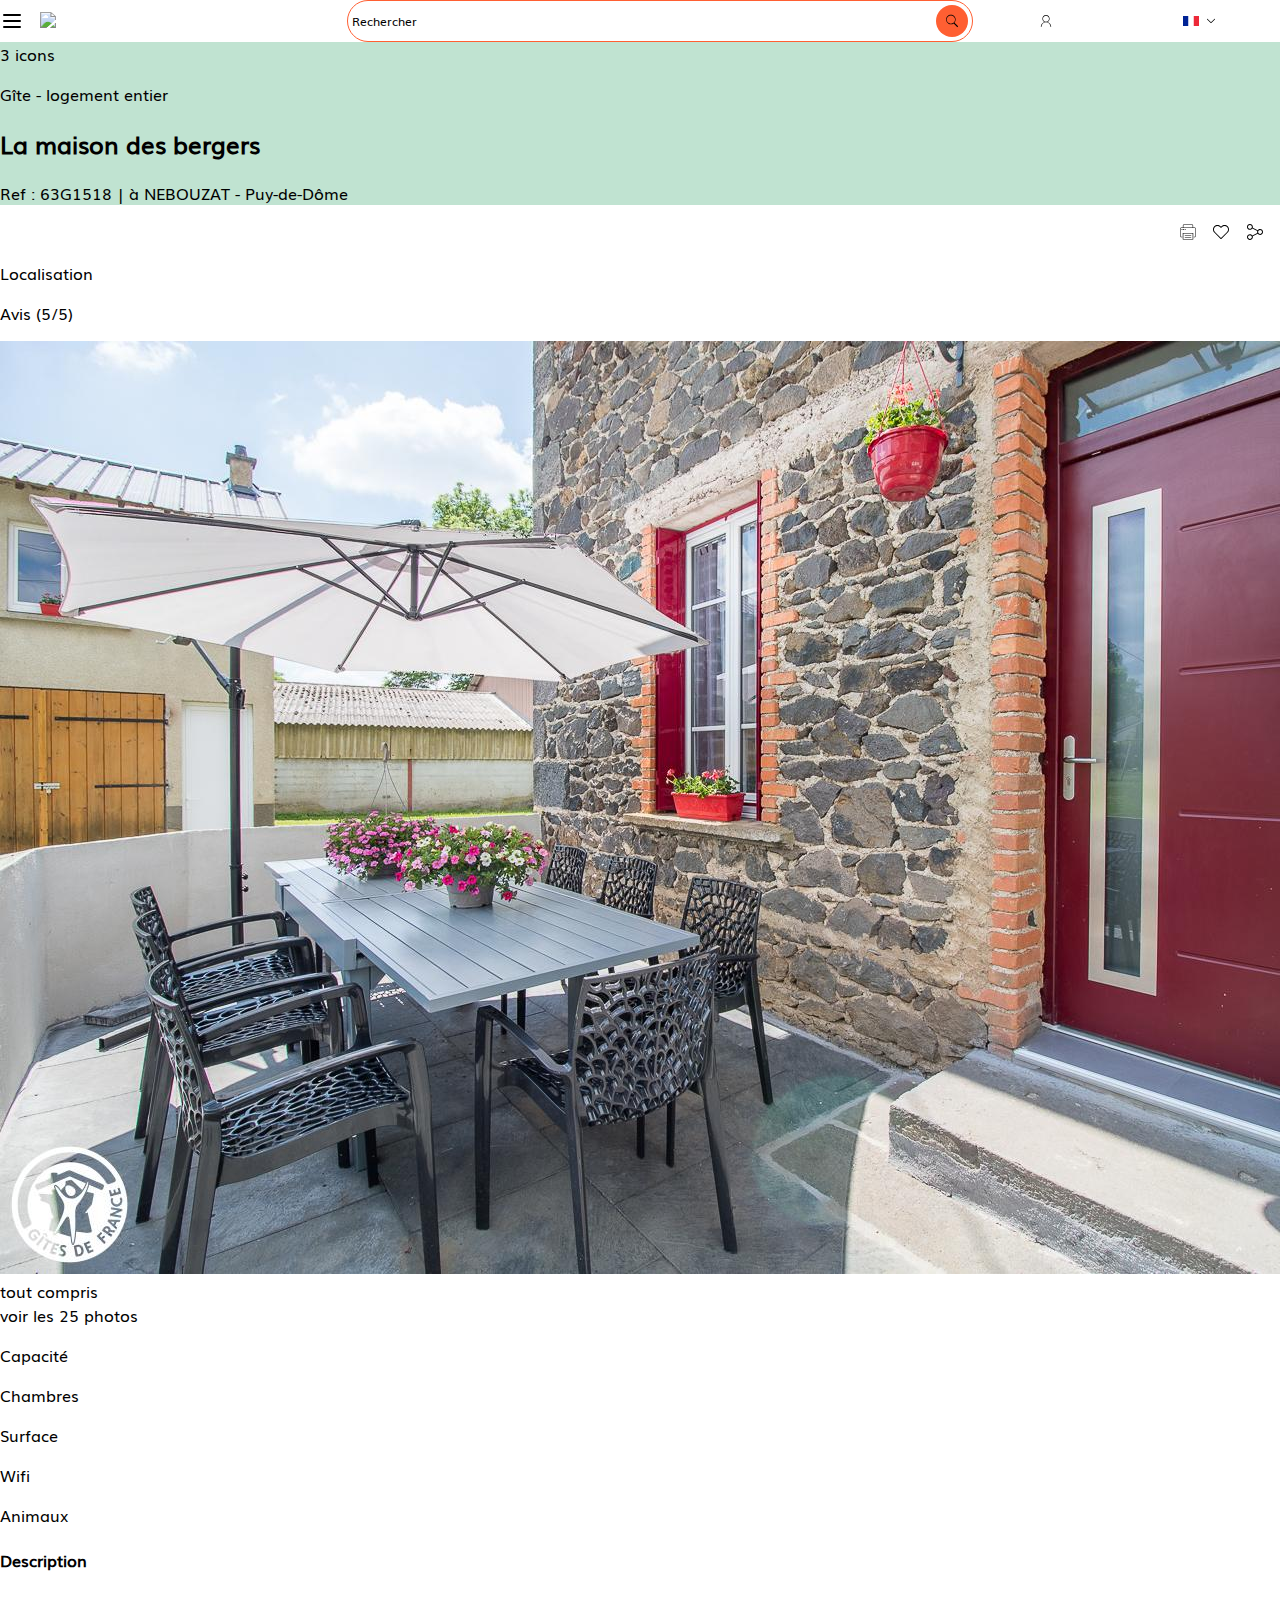
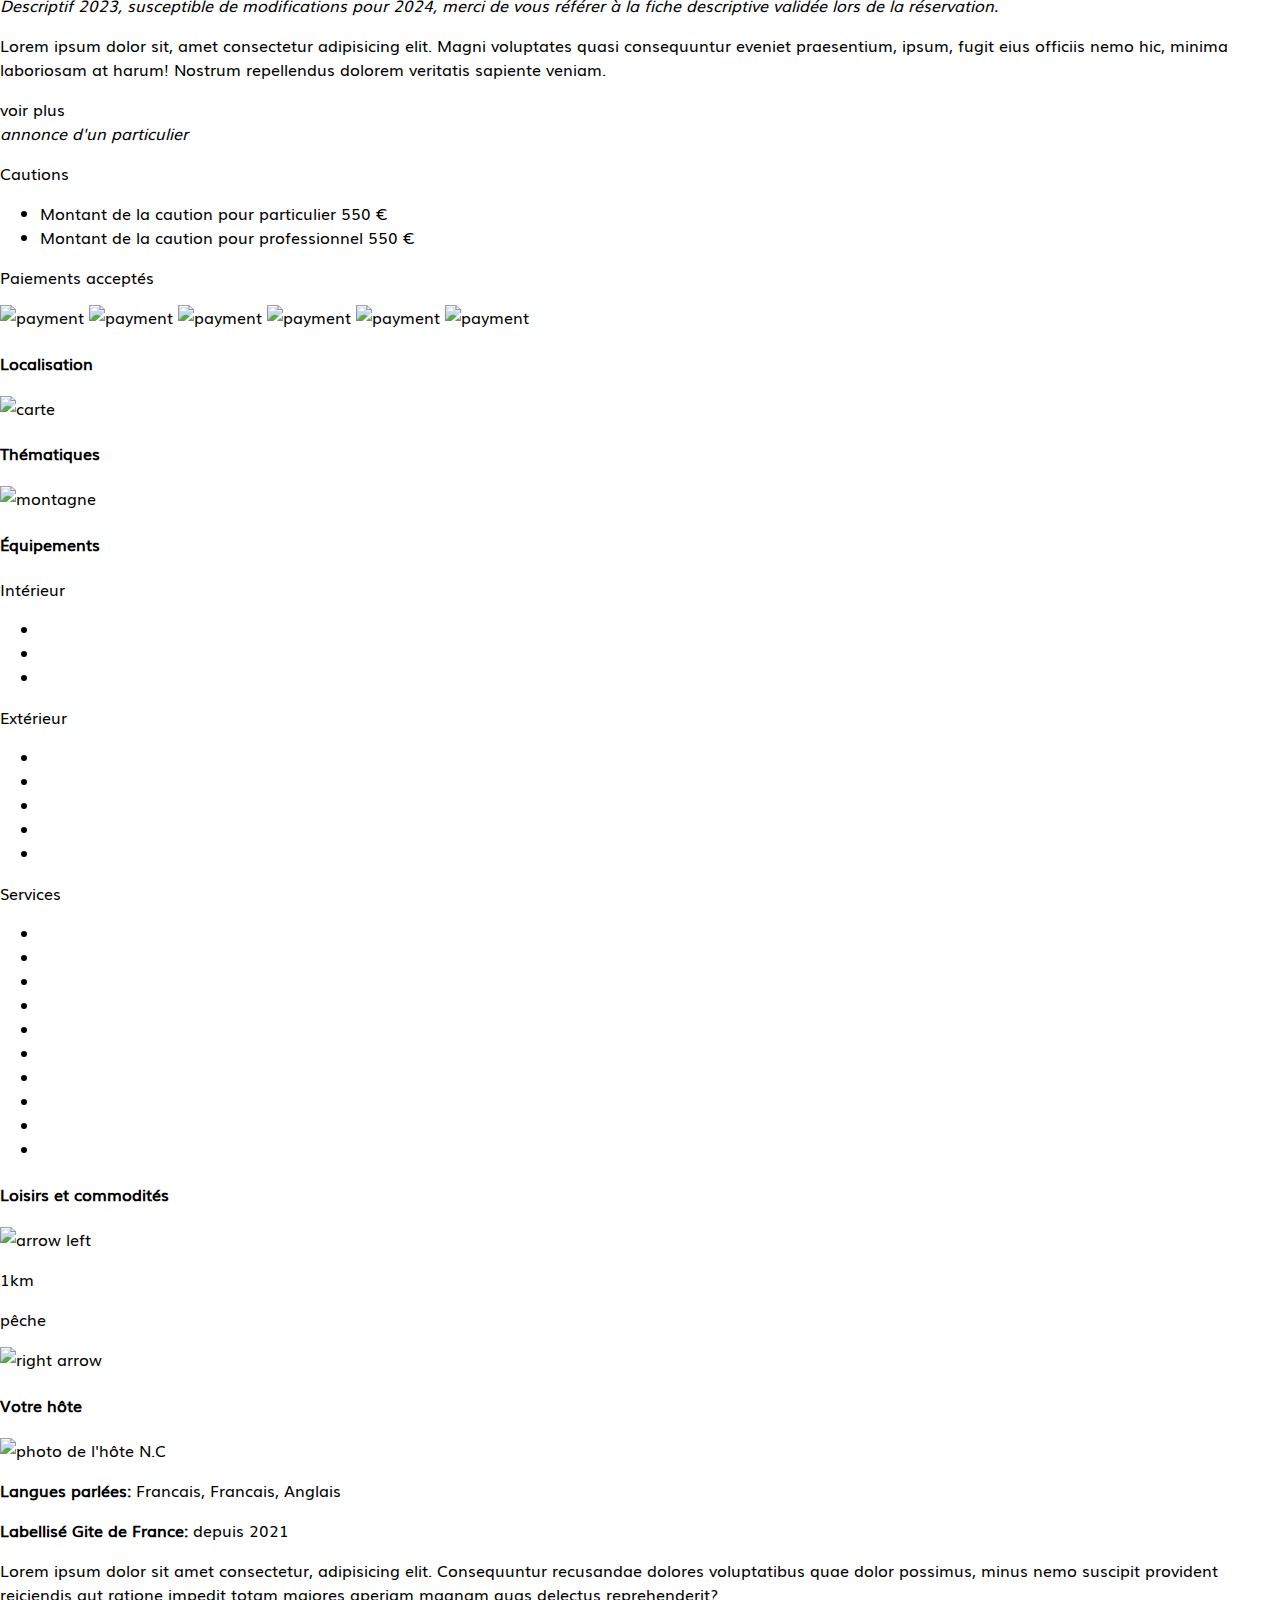
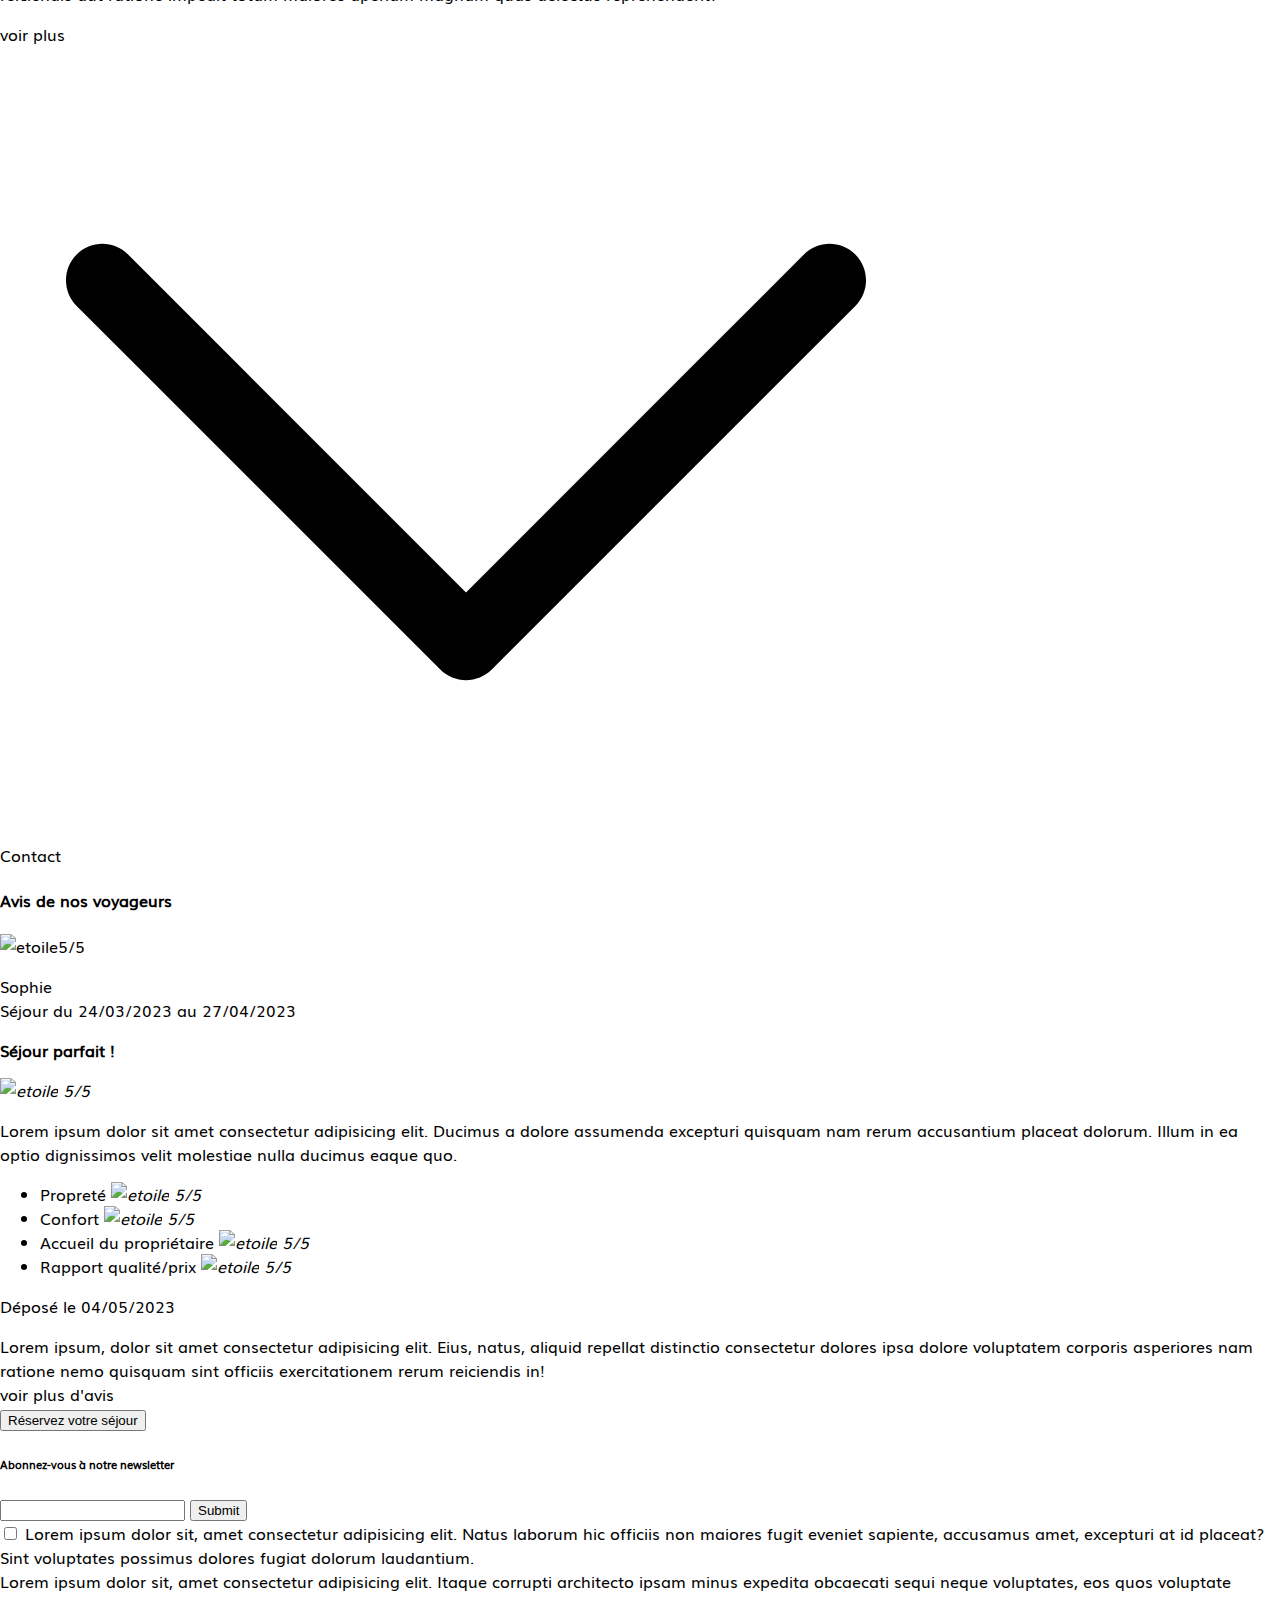
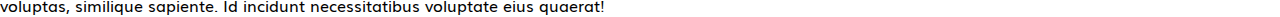
==== src/index.html @ 5dde9d94 "fonts" ====
<!DOCTYPE html>
<html lang="en">

<head>
    <meta charset="UTF-8">
    <meta http-equiv="X-UA-Compatible" content="IE=edge">
    <meta name="viewport" content="width=device-width, initial-scale=1.0">
    <title>Maison des Bergers - Gite de France</title>
    <link rel="stylesheet" type="text/css" href="styles/index.css">
</head>

<body>
    <header>
        <div id="left-header">
            <div id="burger"><img src="assets/svg/burger-menu-svgrepo-com.svg" /></div>
            <div id="main-icon"><img src="assets/svg/Gîtes_de_France_(logo).svg" /> </div>
        </div>
        <div id="search">
            <p>Rechercher</p>
            <div id="search-icon">
                <div id="icon"><img src="assets/svg/icons8-chercher.svg" alt=""></div>
            </div>
        </div>
        <div id="account">
            <img id="user" src="assets/svg/user-128.svg" />
            <div id="language">
                <img src="assets/photos/france.png" alt="fr flag" />
                <img src="assets/svg/down-arrow-svgrepo-com.svg">
            </div>
        </div>
    </header>
    <section id="title">
        <div>3 icons</div>
        <p>Gîte - logement entier</p>
        <h2>La maison des bergers</h2>
        <p>Ref : 63G1518 | à NEBOUZAT - Puy-de-Dôme</p>
    </section>
    <section>
        <div id="share">
            <div class="img">
                <img src="assets/svg/printer-svgrepo-com.svg" />
            </div>
            <div class="img">
                <img src="assets/svg/heart-svgrepo-com.svg" />
            </div>
            <div class="img">
                <img src="assets/svg/share-svgrepo-com.svg" />
            </div>
        </div>
        <div>
            <div>
                <p>Localisation</p>
            </div>
            <div>
                <p>Avis (5/5)</p>
            </div>
        </div>
        <div>
            <img src="assets/photos/photo-entree.jpg">
            <div>tout compris</div>
            <div>voir les 25 photos</div>
        </div>
        <div>
            <p>Capacité</p>
            <p>Chambres</p>
            <p>Surface</p>
            <p>Wifi</p>
            <p>Animaux</p>
        </div>
        <div>
            <section>
                <h4>Description</h4>
                <div>
                    <i>Descriptif 2023, susceptible de modifications pour 2024, merci de vous référer à la fiche
                        descriptive validée lors de la réservation.</i>
                </div>
                <p>Lorem ipsum dolor sit, amet consectetur adipisicing elit. Magni voluptates quasi consequuntur eveniet
                    praesentium, ipsum, fugit eius officiis nemo hic, minima laboriosam at harum! Nostrum repellendus
                    dolorem veritatis sapiente veniam.</p>
                <a>voir plus</a>
                <div><i>annonce d'un particulier</i></div>
                <div>
                    <p>Cautions</p>
                    <ul>
                        <li>Montant de la caution pour particulier 550 €</li>
                        <li>Montant de la caution pour professionnel 550 €</li>
                    </ul>
                </div>
                <div>
                    <p>Paiements acceptés</p>
                    <img alt="payment" />
                    <img alt="payment" />
                    <img alt="payment" />
                    <img alt="payment" />
                    <img alt="payment" />
                    <img alt="payment" />
                </div>
            </section>
            <section>
                <h4>Localisation</h4>
                <img alt="carte" />
            </section>
            <section>
                <h4>Thématiques</h4>
                <img alt="montagne" />
            </section>
            <section>
                <h4>Équipements</h4>
                <div>
                    <p>Intérieur</p>
                    <ul>
                        <li></li>
                        <li></li>
                        <li></li>
                    </ul>
                </div>
                <div>
                    <p>Extérieur</p>
                    <ul>
                        <li></li>
                        <li></li>
                        <li></li>
                        <li></li>
                        <li></li>
                    </ul>
                </div>
                <div>
                    <p>Services</p>
                    <ul>
                        <li></li>
                        <li></li>
                        <li></li>
                        <li></li>
                        <li></li>
                        <li></li>
                        <li></li>
                        <li></li>
                        <li></li>
                        <li></li>
                    </ul>
                </div>
            </section>
            <section>
                <h4>Loisirs et commodités</h4>
                <div><img src="" alt="arrow left" />
                    <div>
                        <p>1km</p>
                        <p>pêche</p>
                    </div><img src="" alt="right arrow">
                </div>
            </section>
            <section>
                <h4>Votre hôte</h4>
                <div><img src="" alt="photo de l'hôte" /> N.C</div>
                <p><strong>Langues parlées: </strong>Francais, Francais, Anglais</p>
                <p><strong>Labellisé Gite de France: </strong>depuis 2021</p>
                <p>
                    Lorem ipsum dolor sit amet consectetur, adipisicing elit. Consequuntur recusandae dolores
                    voluptatibus quae dolor possimus, minus nemo suscipit provident reiciendis aut ratione impedit totam
                    maiores aperiam magnam quas delectus reprehenderit?
                </p>
                <a>voir plus</a>
                <p>Contact <img src="assets/svg/down-arrow-svgrepo-com.svg"></p>
            </section>
            <section>
                <h4>Avis de nos voyageurs</h4>
                <p><img alt="etoile" />5/5</p>
                <div>
                    <p>Sophie<br />
                        Séjour du 24/03/2023 au 27/04/2023
                    </p>
                </div>
                <div>
                    <p><strong>Séjour parfait !</strong></p>
                    <i><img alt="etoile" /> 5/5</i>
                </div>
                <div>
                    <p>Lorem ipsum dolor sit amet consectetur adipisicing elit. Ducimus a dolore assumenda excepturi
                        quisquam nam rerum accusantium placeat dolorum. Illum in ea optio dignissimos velit molestiae
                        nulla ducimus eaque quo.</p>
                </div>
                <div>
                    <ul>
                        <li>Propreté <i><img alt="etoile" /> 5/5</i>
                        </li>
                        <li>Confort <i><img alt="etoile" /> 5/5</i>
                        </li>
                        <li>Accueil du propriétaire <i><img alt="etoile" /> 5/5</i>
                        </li>
                        <li>Rapport qualité/prix <i><img alt="etoile" /> 5/5</i>
                        </li>
                    </ul>
                    <p>Déposé le 04/05/2023</p>
                    <div>
                        Lorem ipsum, dolor sit amet consectetur adipisicing elit. Eius, natus, aliquid repellat
                        distinctio consectetur dolores ipsa dolore voluptatem corporis asperiores nam ratione nemo
                        quisquam sint officiis exercitationem rerum reiciendis in!
                    </div>
                </div>
                <div>voir plus d'avis</div>
            </section>
        </div>
    </section>
    <section>
        <div>
            <button>Réservez votre séjour</button>
        </div>
        <h6>Abonnez-vous à notre newsletter</h6>
        <div>
            <div>
                <input type="email" />
                <input type="submit" />
            </div>
            <input name="ensure" type="checkbox">
            <label for="ensure">Lorem ipsum dolor sit, amet consectetur adipisicing elit. Natus laborum hic officiis non
                maiores fugit eveniet sapiente, accusamus amet, excepturi at id placeat? Sint voluptates possimus
                dolores fugiat dolorum laudantium.</label>

        </div>
    </section>
    <footer>Lorem ipsum dolor sit, amet consectetur adipisicing elit. Itaque corrupti architecto ipsam minus expedita
        obcaecati sequi neque voluptates, eos quos voluptate voluptas, similique sapiente. Id incidunt necessitatibus
        voluptate eius quaerat!</footer>
</body>

</html>
---- src/styles/index.css ----
/* fonts */

@font-face {
    font-family: "Muli";
    src: url("../assets/fonts/muli/Muli.ttf");
}

/* light reset css */
body {
    margin: 0px;
    font-family: Muli;
}

/* header */   

header {
    display:flex;
    width:100%;
    align-items: center;
    justify-content: space-around;
}

#left-header {
    display:flex;
    align-items: center;
    flex-grow: 1;
}

#burger {
    width: 24px;
    height: 24px;
}

#burger img {
    width:100%;
    margin: auto;
}

#main-icon {
    padding-left: 16px;
    width:48px;
}

#main-icon img {
    width: 100%;
    margin:auto;
}

#search {
    border: 1px rgb(255, 95, 50)
    solid;
    border-radius: 32px;
    padding: 4px;
    flex-grow: 2;
    display:flex;
    justify-content: space-between;
    align-items: center;
}

#search p {
    font-size: 12px;
    margin:0px;
}

#search-icon {
    border-radius: 16px;
    width:32px;
    height:32px;
    display:flex;
    align-items: center;
    justify-content: center;
    background-color: rgb(255, 95, 50);
}

#icon {
    width:14px
}

#search-icon #icon > img {
    width:100%;
}

#account {
    display:flex;
    justify-content:space-around;
    flex-grow: 1;
}

#account > img {
    width: 16px;
    height: 16px;
}

#account > div > img {
    width:16px;
}

#account > div img:nth-child(2) {
    margin-left: 8px;
    width:8px
}

#language {
    display: flex;
    align-items: center;
}

/* main */

#title {
    background-color: #c0e3d1;
}

#share {
    display: flex;
    margin-left:auto;
    width: 100px;
}

#share .img {
    width: 100%;
    margin:auto;
}

#share img {
    width:16px;
}
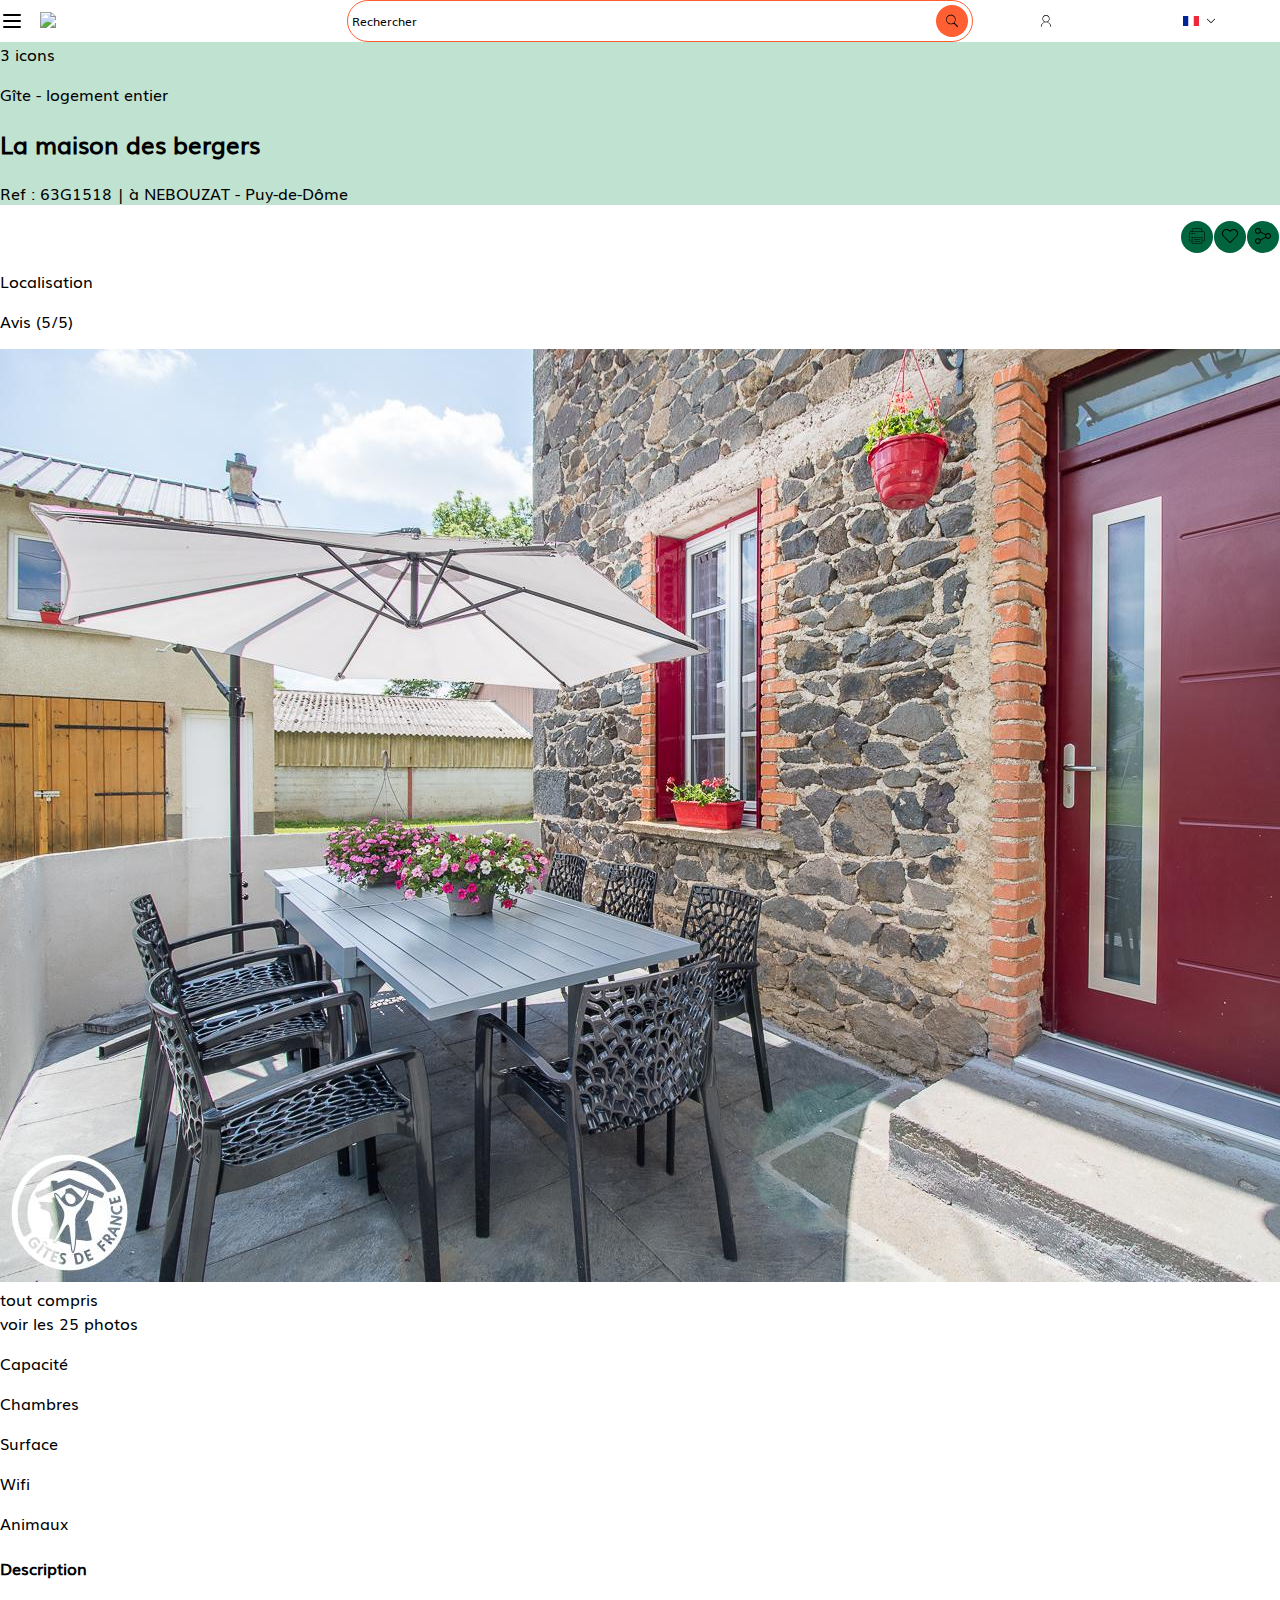
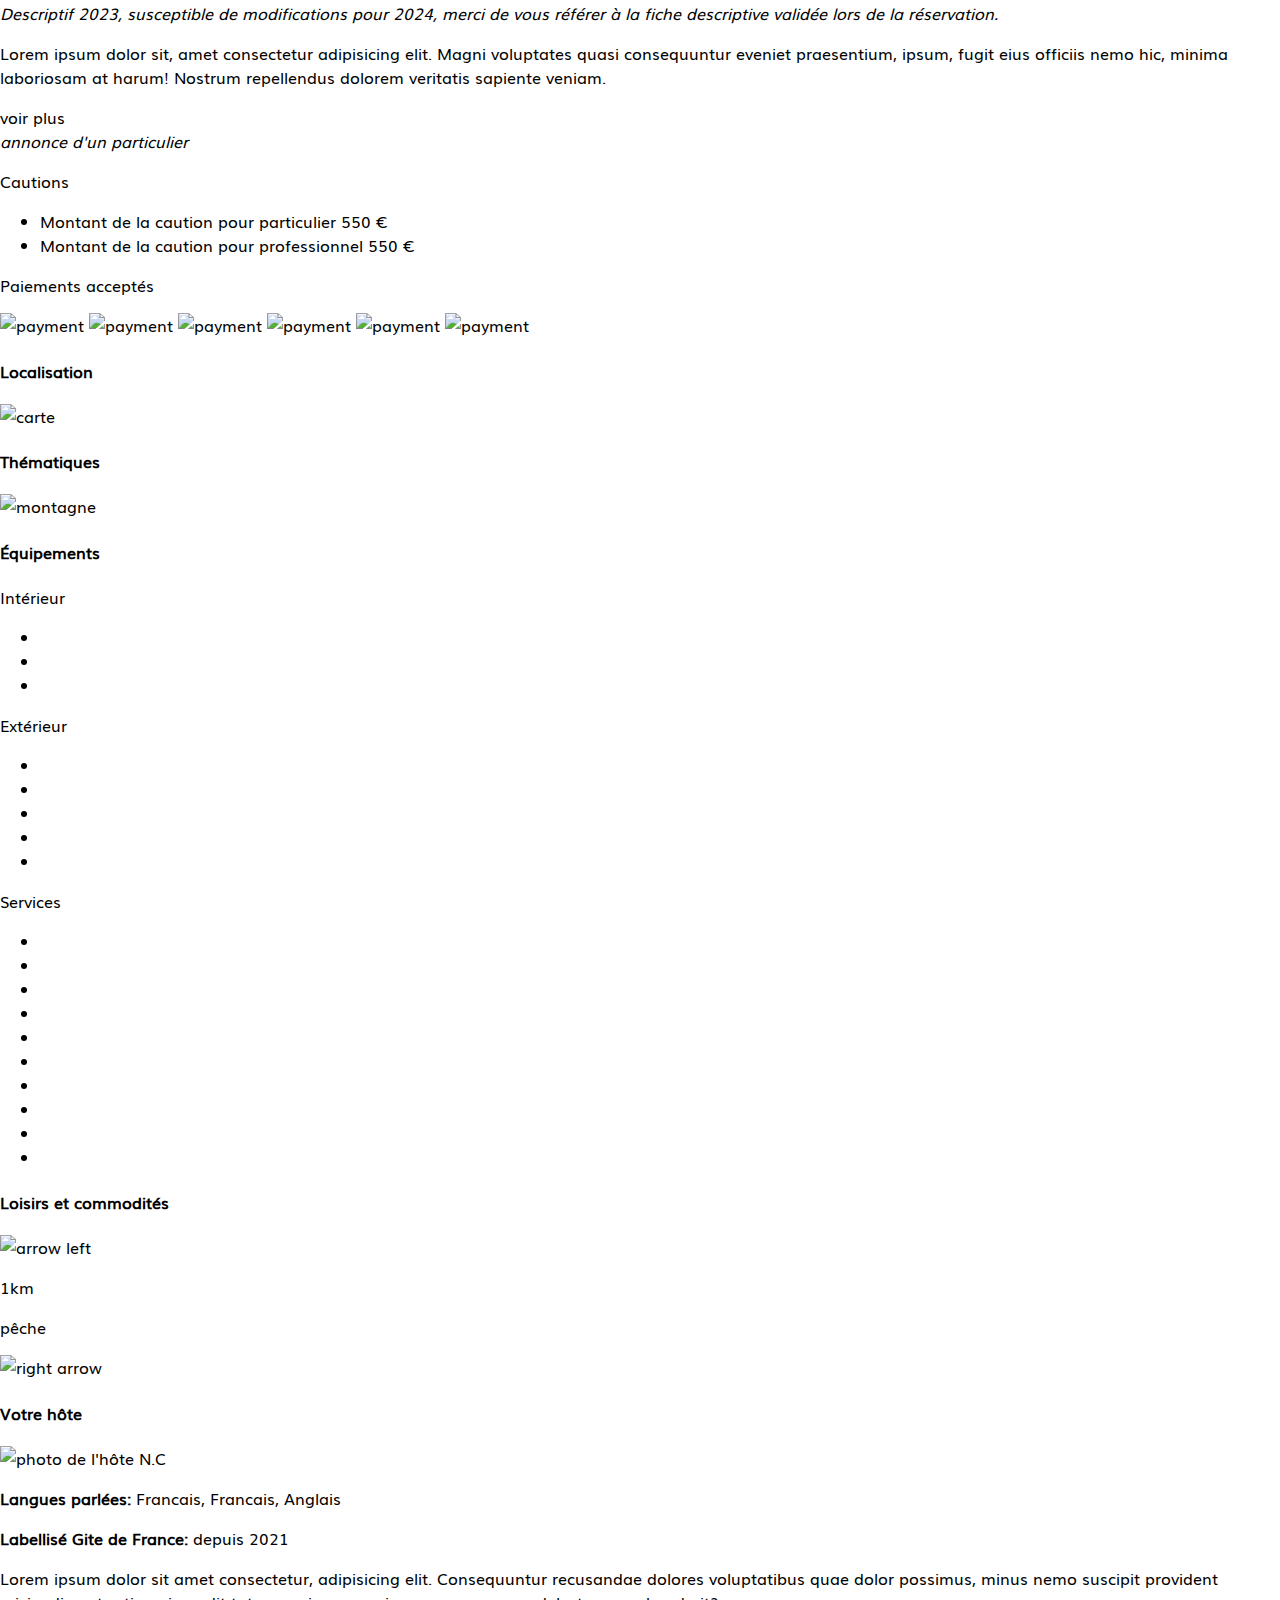
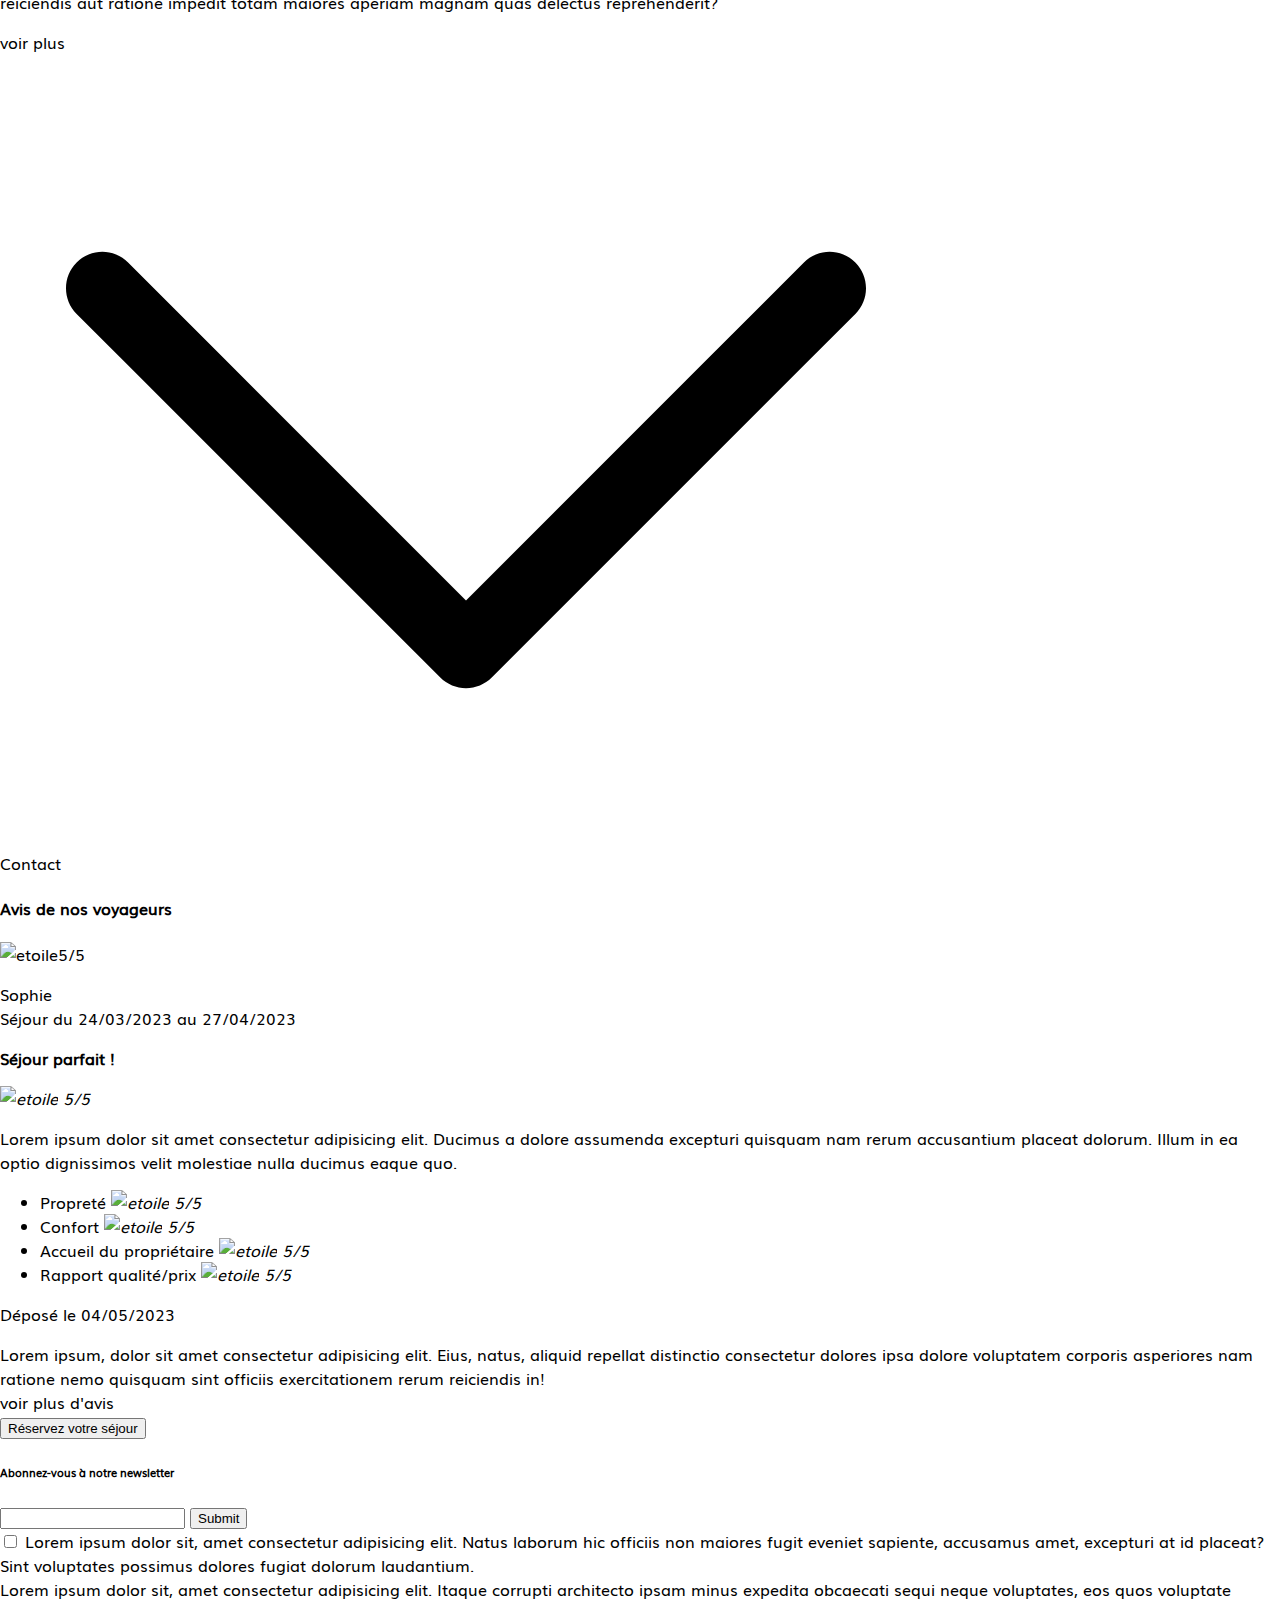
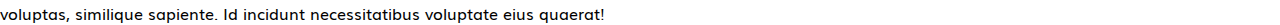
==== commit df45241c: "share section" ====
--- a/src/index.html
+++ b/src/index.html
@@ -37,14 +37,20 @@
     </section>
     <section>
         <div id="share">
-            <div class="img">
-                <img src="assets/svg/printer-svgrepo-com.svg" />
-            </div>
-            <div class="img">
-                <img src="assets/svg/heart-svgrepo-com.svg" />
-            </div>
-            <div class="img">
-                <img src="assets/svg/share-svgrepo-com.svg" />
+            <div class="img-container">
+                <div class="img">
+                    <img src="assets/svg/printer-svgrepo-com.svg" />
+                </div>
+            </div>
+            <div class="img-container">
+                <div class="img">
+                    <img src="assets/svg/heart-svgrepo-com.svg" />
+                </div>
+            </div>
+            <div class="img-container">
+                <div class="img">
+                    <img src="assets/svg/share-svgrepo-com.svg" />
+                </div>
             </div>
         </div>
         <div>
--- a/src/styles/index.css
+++ b/src/styles/index.css
@@ -115,13 +115,22 @@
     display: flex;
     margin-left:auto;
     width: 100px;
+    justify-content: space-around;
+}
+
+#share .img-container {
+    width: 24px;
+    background-color: #00653f;
+    border-radius:16px;
+    padding:4px
 }
 
 #share .img {
-    width: 100%;
-    margin:auto;
+    width: 16px;
+    margin: auto;
 }
 
 #share img {
-    width:16px;
+    width:100%;
+    margin:auto;
 }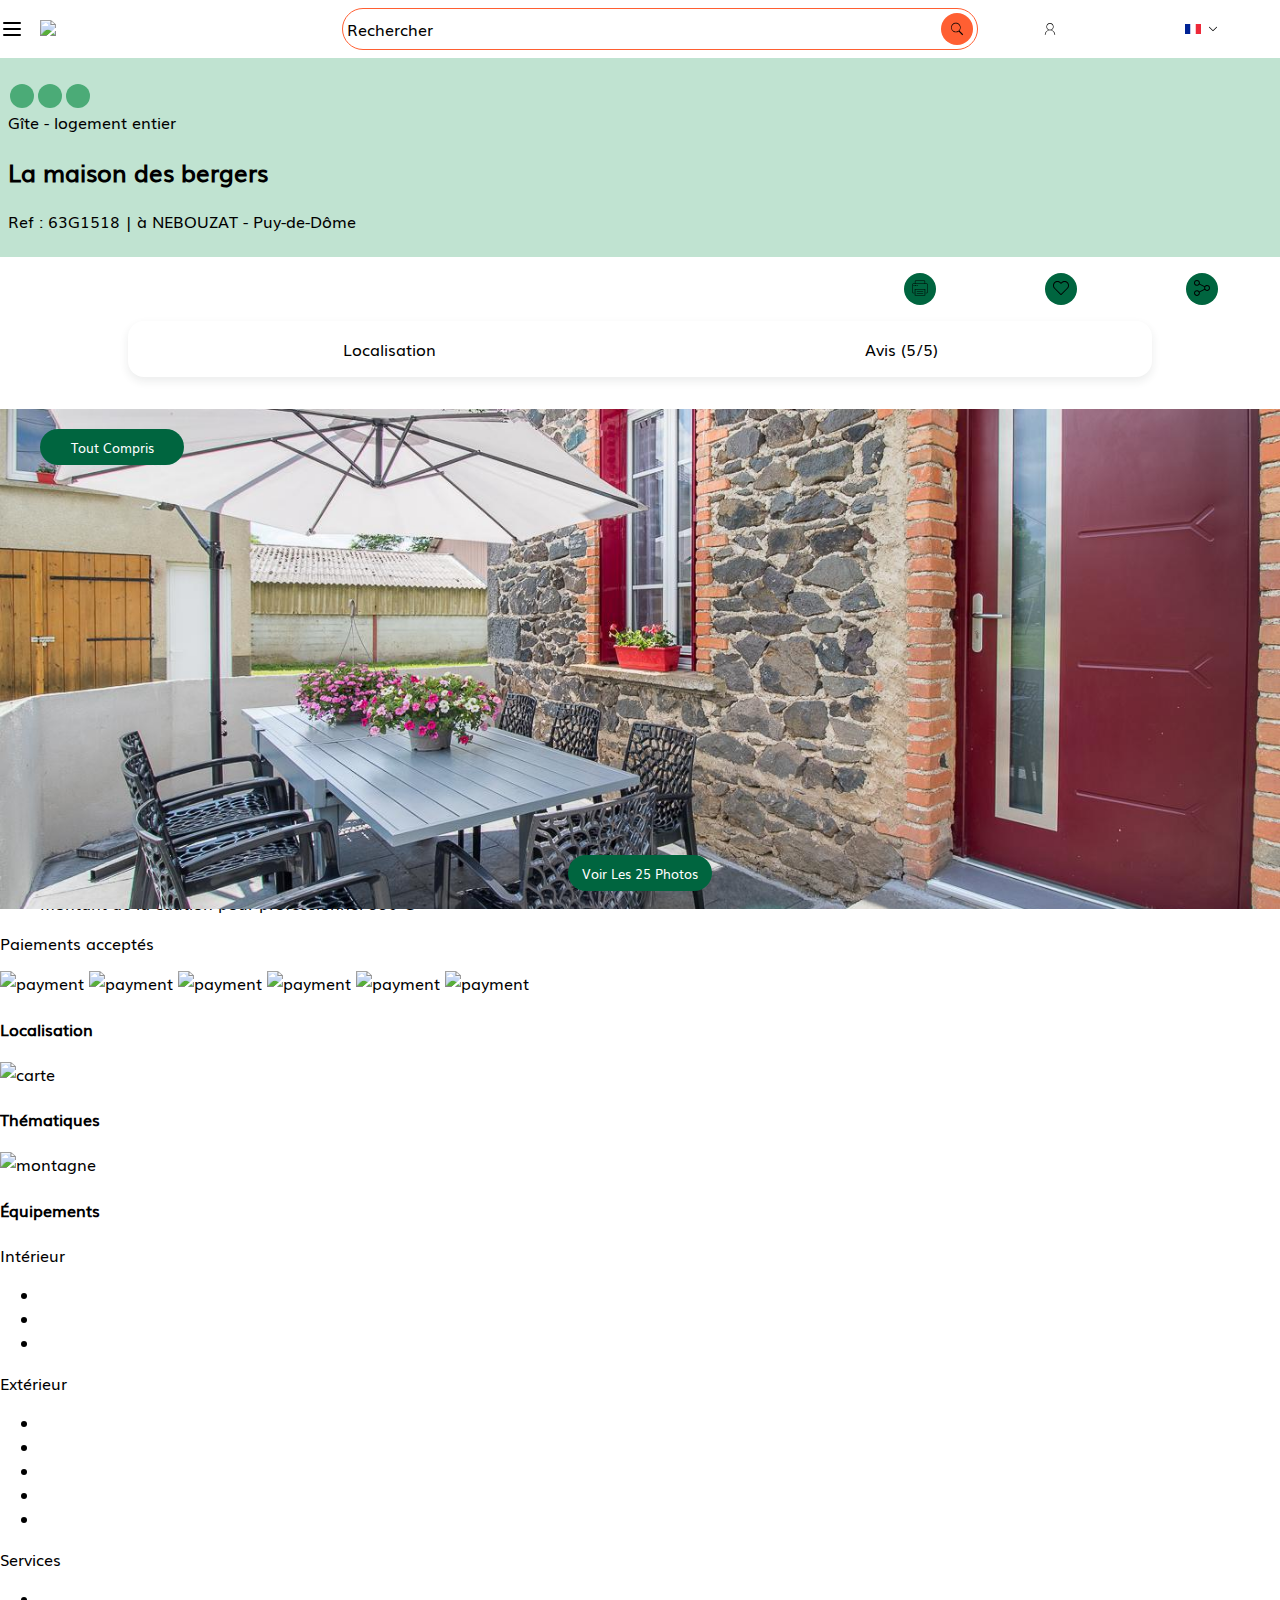
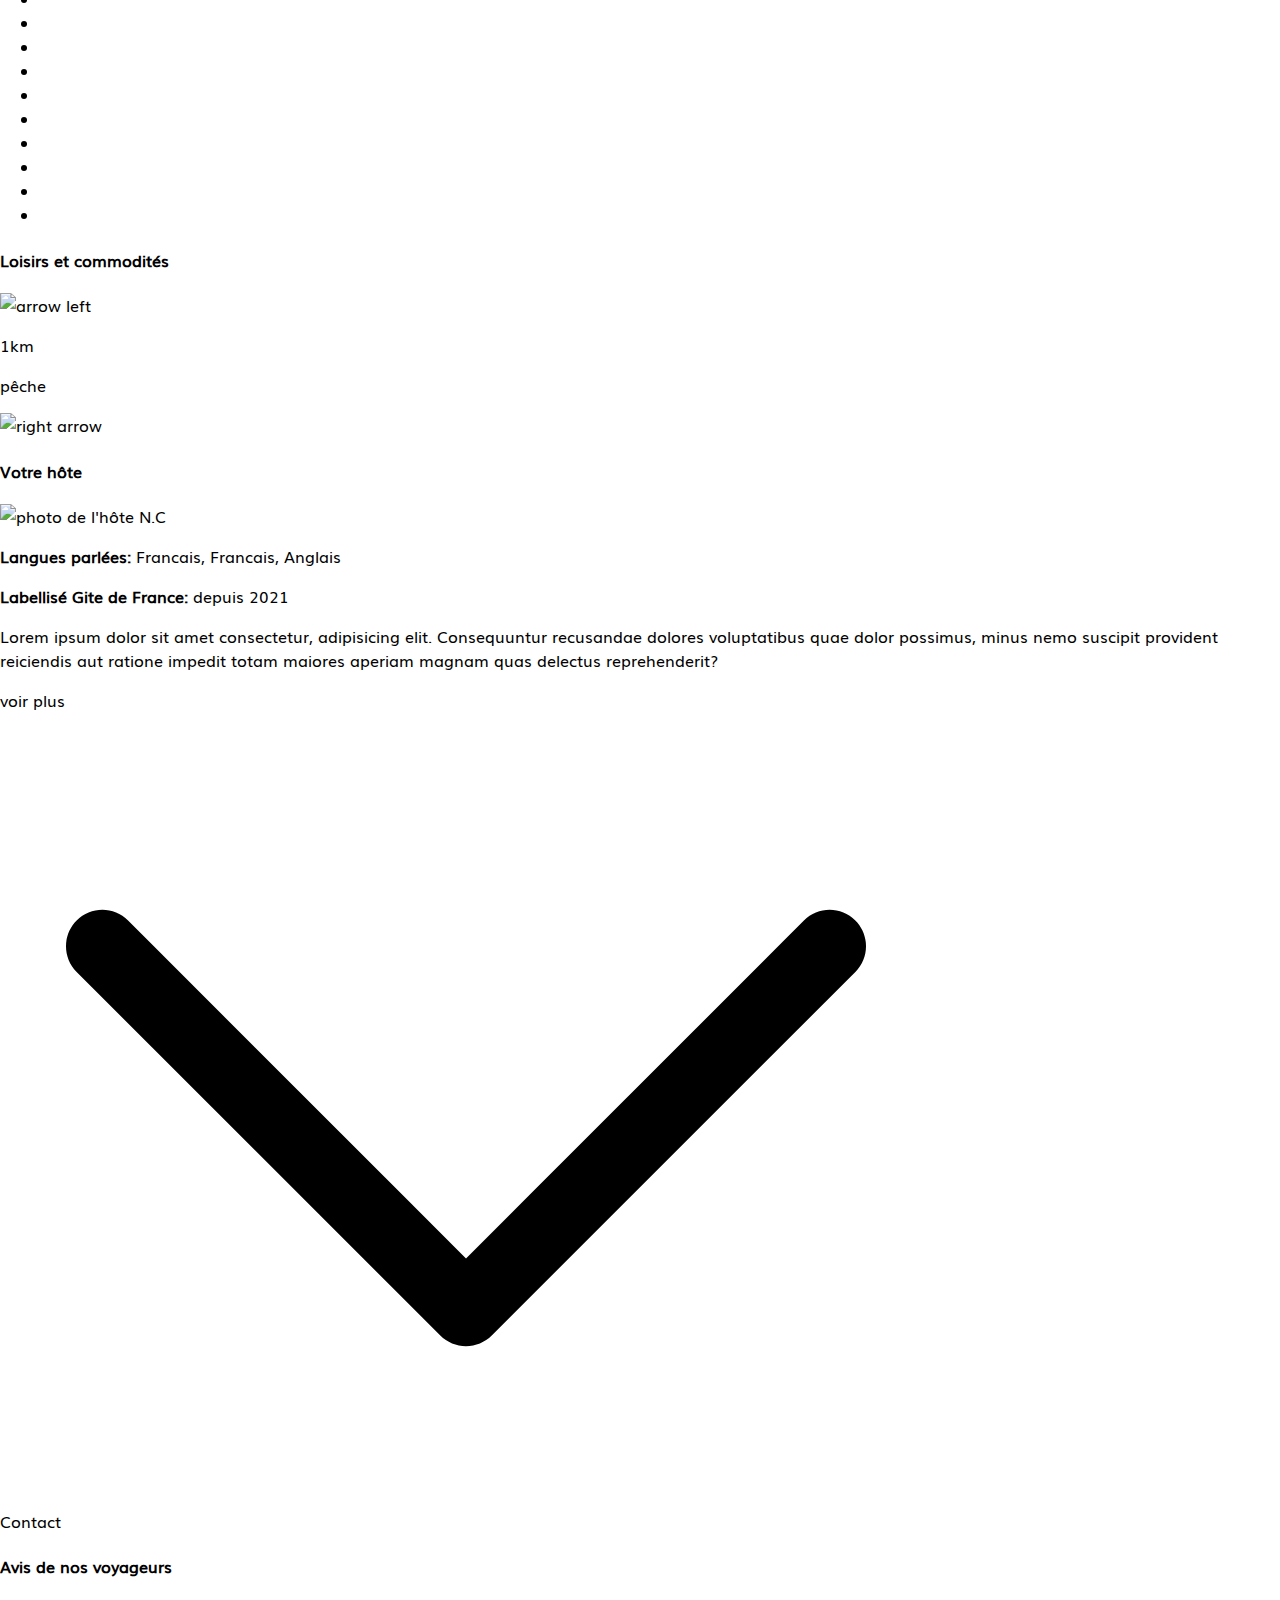
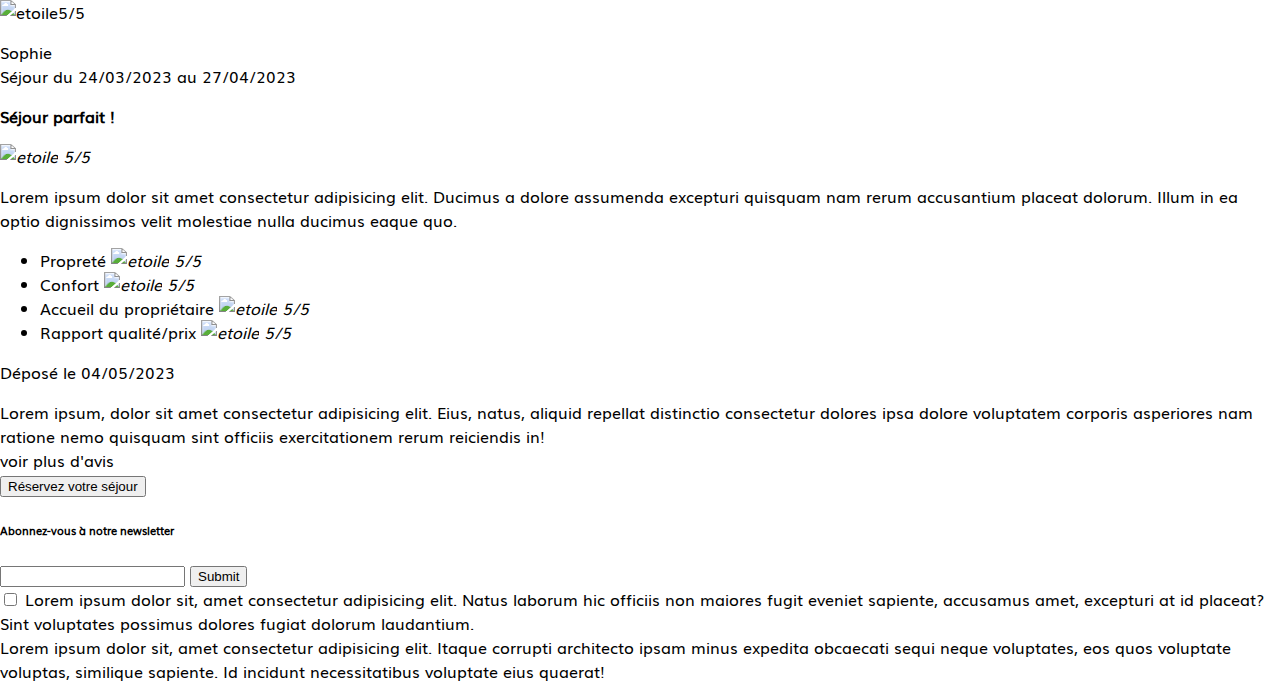
==== commit b0be89b6: "img description" ====
--- a/src/index.html
+++ b/src/index.html
@@ -30,7 +30,7 @@
         </div>
     </header>
     <section id="title">
-        <div>3 icons</div>
+        <div id="notation"><div class="circle"></div><div class="circle"></div><div class="circle"></div></div>
         <p>Gîte - logement entier</p>
         <h2>La maison des bergers</h2>
         <p>Ref : 63G1518 | à NEBOUZAT - Puy-de-Dôme</p>
@@ -53,7 +53,7 @@
                 </div>
             </div>
         </div>
-        <div>
+        <div id="localisation">
             <div>
                 <p>Localisation</p>
             </div>
@@ -61,10 +61,9 @@
                 <p>Avis (5/5)</p>
             </div>
         </div>
-        <div>
-            <img src="assets/photos/photo-entree.jpg">
-            <div>tout compris</div>
-            <div>voir les 25 photos</div>
+        <div id="img-description">
+            <div class="over-button" id="all-inclusive">tout compris</div>
+            <div class="over-button" id="see-more">voir les 25 photos</div>
         </div>
         <div>
             <p>Capacité</p>
--- a/src/styles/index.css
+++ b/src/styles/index.css
@@ -11,17 +11,18 @@
     font-family: Muli;
 }
 
-/* header */   
+/* header */
 
 header {
-    display:flex;
-    width:100%;
-    align-items: center;
-    justify-content: space-around;
+    display: flex;
+    width: 100%;
+    align-items: center;
+    justify-content: space-around;
+    padding: 8px 0px;
 }
 
 #left-header {
-    display:flex;
+    display: flex;
     align-items: center;
     flex-grow: 1;
 }
@@ -32,72 +33,71 @@
 }
 
 #burger img {
-    width:100%;
+    width: 100%;
     margin: auto;
 }
 
 #main-icon {
     padding-left: 16px;
-    width:48px;
+    width: 48px;
 }
 
 #main-icon img {
     width: 100%;
-    margin:auto;
+    margin: auto;
 }
 
 #search {
-    border: 1px rgb(255, 95, 50)
-    solid;
+    border: 1px rgb(255, 95, 50) solid;
     border-radius: 32px;
     padding: 4px;
     flex-grow: 2;
-    display:flex;
+    display: flex;
     justify-content: space-between;
     align-items: center;
 }
 
 #search p {
-    font-size: 12px;
-    margin:0px;
+    font-size: 12pt;
+    margin: 0px;
 }
 
 #search-icon {
     border-radius: 16px;
-    width:32px;
-    height:32px;
-    display:flex;
+    width: 32px;
+    height: 32px;
+    display: flex;
     align-items: center;
     justify-content: center;
     background-color: rgb(255, 95, 50);
 }
 
 #icon {
-    width:14px
-}
-
-#search-icon #icon > img {
-    width:100%;
+    width: 14px
+}
+
+#search-icon #icon>img {
+    width: 100%;
 }
 
 #account {
-    display:flex;
-    justify-content:space-around;
+    display: flex;
+    justify-content: space-around;
     flex-grow: 1;
 }
 
-#account > img {
+#account>img {
     width: 16px;
     height: 16px;
 }
 
-#account > div > img {
-    width:16px;
-}
-
-#account > div img:nth-child(2) {
+#account>div>img {
+    width: 16px;
+}
+
+#account>div img:nth-child(2) {
     margin-left: 8px;
-    width:8px
+    width: 8px
 }
 
 #language {
@@ -106,23 +106,48 @@
 }
 
 /* main */
+
+/* title section */
 
 #title {
     background-color: #c0e3d1;
-}
+    padding: 8px;
+}
+
+#notation {
+    display: flex;
+    margin-right: auto;
+    margin-top: 16px;
+}
+
+#notation .circle {
+    width: 24px;
+    height: 24px;
+    border-radius: 12px;
+    background-color: #4bab77;
+    margin: 2px;
+}
+
+#title p {
+    margin-top: 0px;
+}
+
+/* share section */
 
 #share {
     display: flex;
-    margin-left:auto;
-    width: 100px;
+    margin-left: auto;
+    margin-right: 8px;
+    margin-top: 16px;
+    width: 33%;
     justify-content: space-around;
 }
 
 #share .img-container {
     width: 24px;
     background-color: #00653f;
-    border-radius:16px;
-    padding:4px
+    border-radius: 16px;
+    padding: 4px;
 }
 
 #share .img {
@@ -131,6 +156,54 @@
 }
 
 #share img {
-    width:100%;
+    width: 100%;
+    margin: auto;
+}
+
+/* localisation */
+
+#localisation {
+    width: 80%;
+    margin: auto;
+    display: flex;
+    justify-content: space-around;
+    border-radius: 16px;
+    box-shadow: 0 4px 10px 0 rgba(32, 42, 39, .09);
+    margin-top: 16px;
+    margin-bottom: 32px;
+}
+
+/* description */
+
+#img-description {
+    width: 100%;
+    height: 500px;
+    background-image: url('../assets/photos/photo-entree.jpg');
+    background-position: left;
+    background-size: cover;
+    background-repeat: no-repeat;
+    position:absolute
+}
+
+#img-description .over-button {
+    width: 128px;
+    padding:8px;
+    background-color: #00653f;
+    color:white;
+    border-radius: 18px;
+    font-size: 10pt;
+    text-transform: capitalize;
+    text-align: center;
+}
+
+#img-description #all-inclusive {
+    position: relative;
+    top:20px;
+    left:40px;
+}
+
+#img-description #see-more {
+    position:relative;
+    top: 410px;
     margin:auto;
 }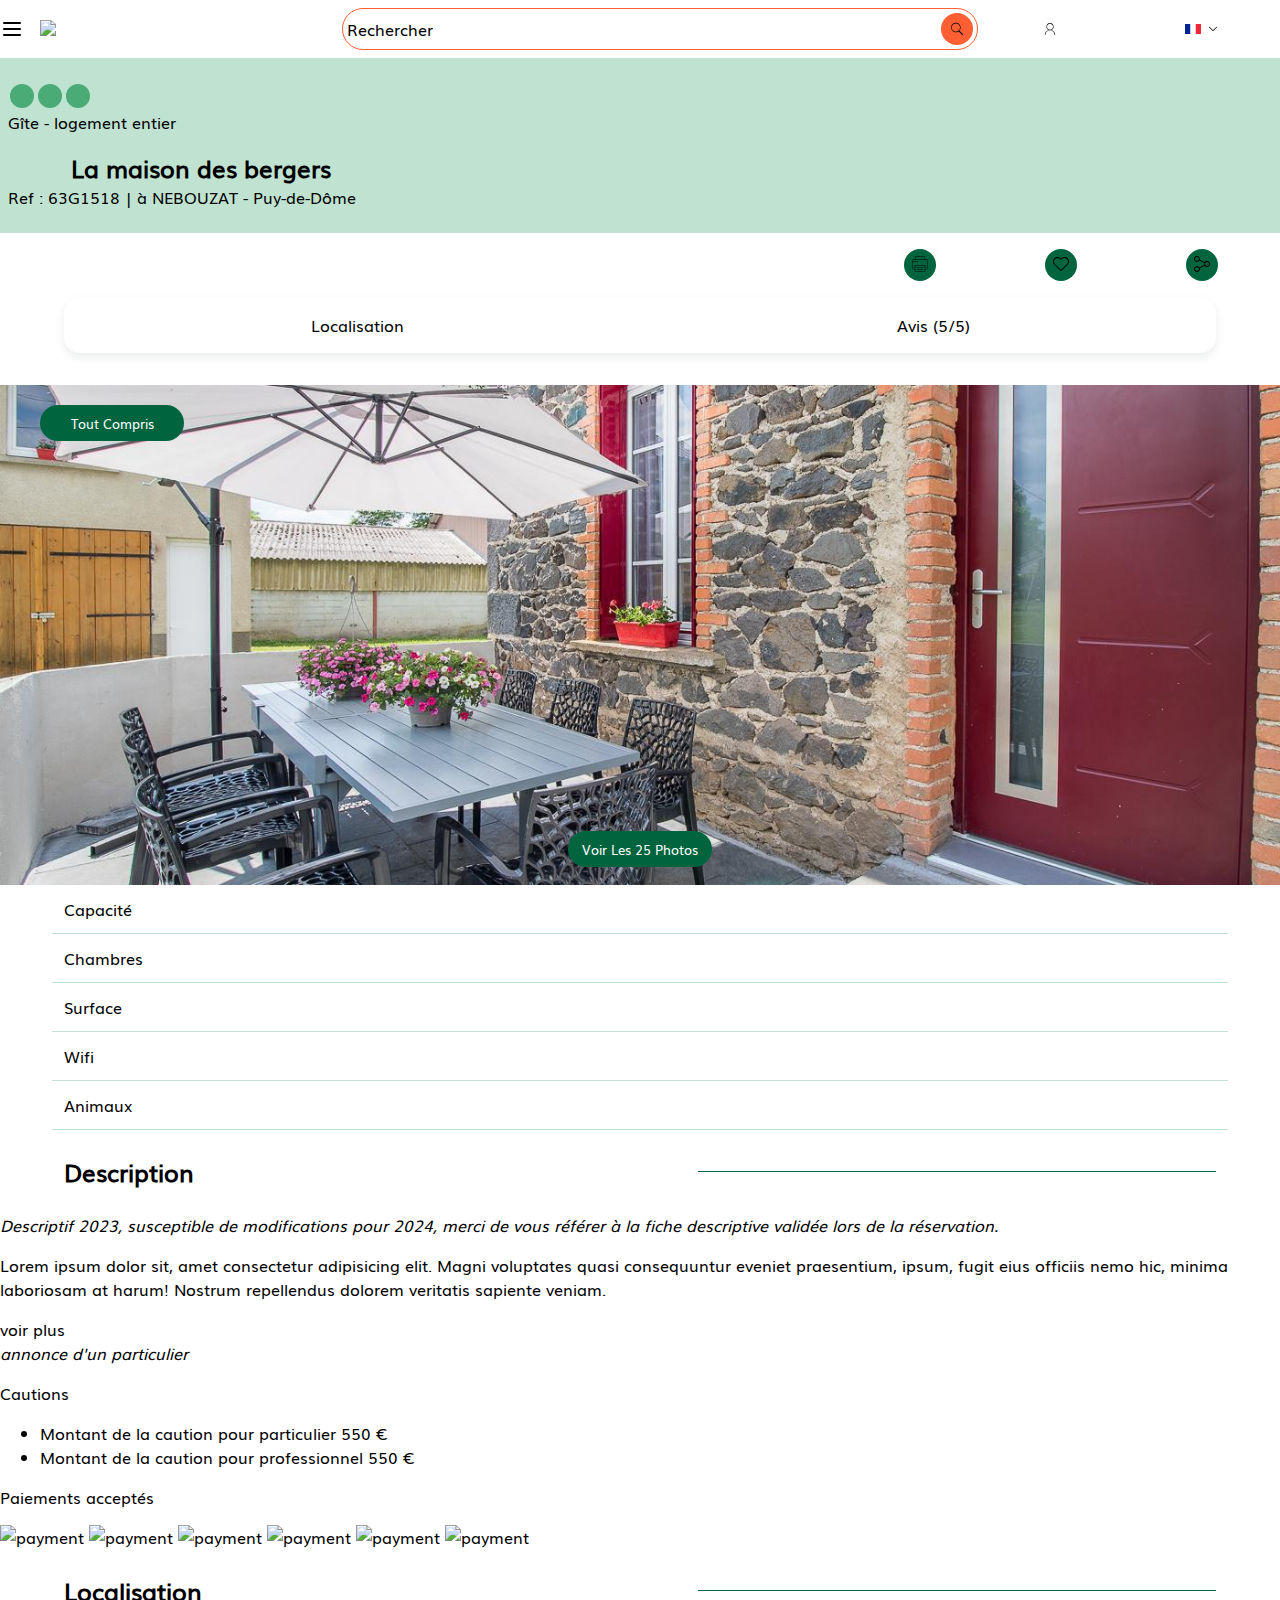
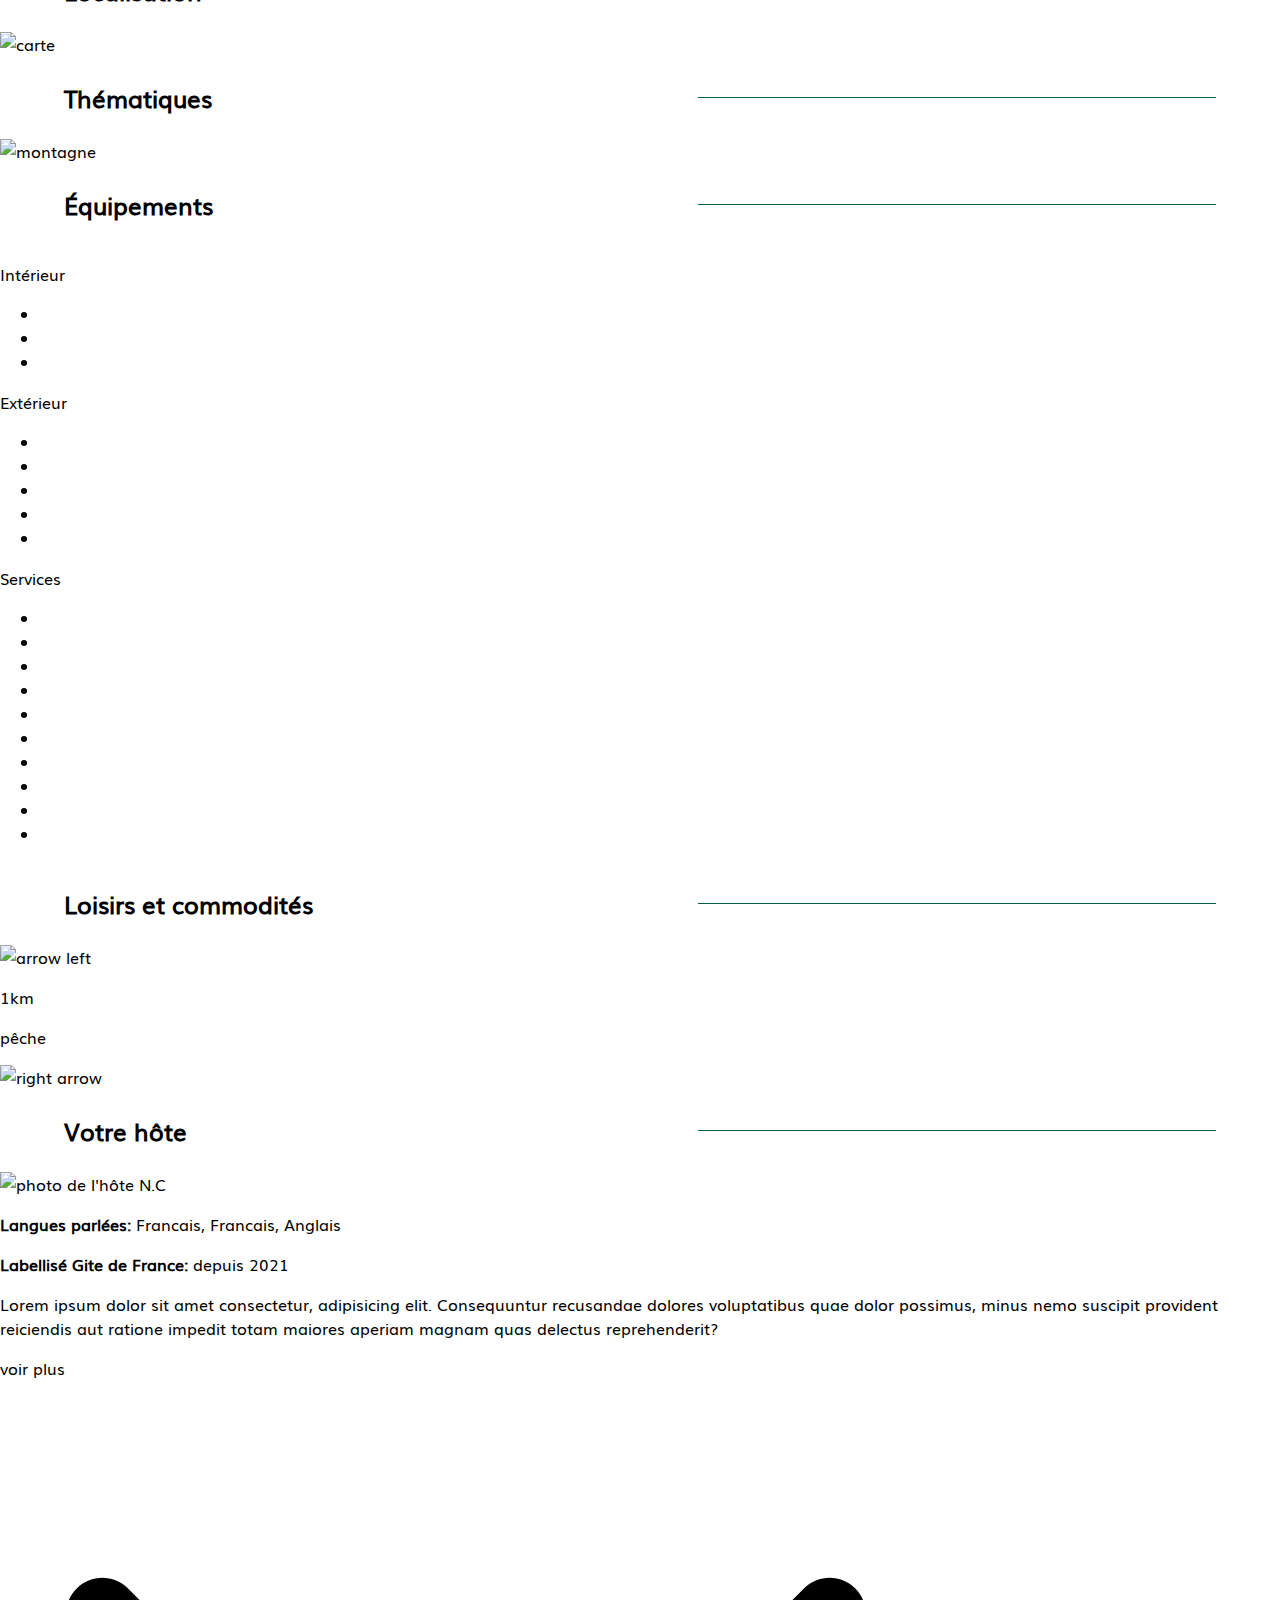
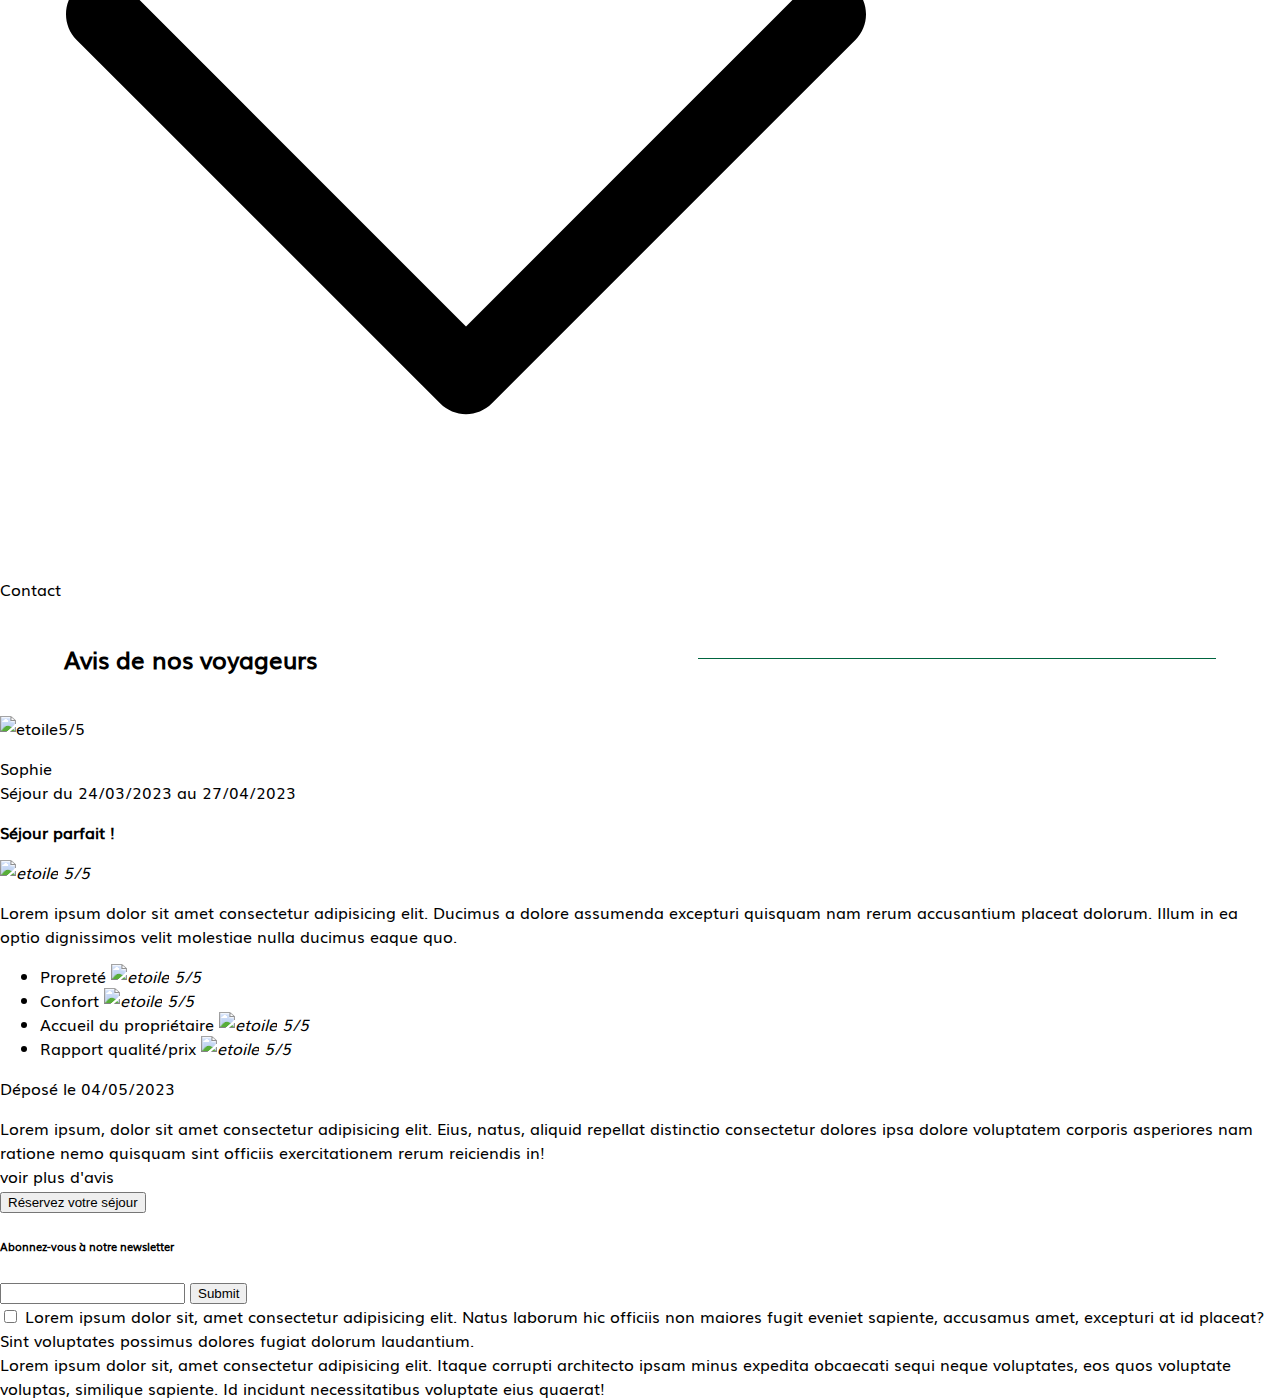
==== commit 9f0fce3b: "header-section" ====
--- a/src/index.html
+++ b/src/index.html
@@ -30,7 +30,11 @@
         </div>
     </header>
     <section id="title">
-        <div id="notation"><div class="circle"></div><div class="circle"></div><div class="circle"></div></div>
+        <div id="notation">
+            <div class="circle"></div>
+            <div class="circle"></div>
+            <div class="circle"></div>
+        </div>
         <p>Gîte - logement entier</p>
         <h2>La maison des bergers</h2>
         <p>Ref : 63G1518 | à NEBOUZAT - Puy-de-Dôme</p>
@@ -65,7 +69,7 @@
             <div class="over-button" id="all-inclusive">tout compris</div>
             <div class="over-button" id="see-more">voir les 25 photos</div>
         </div>
-        <div>
+        <div id="description">
             <p>Capacité</p>
             <p>Chambres</p>
             <p>Surface</p>
@@ -74,7 +78,10 @@
         </div>
         <div>
             <section>
-                <h4>Description</h4>
+                <h2>
+                    <p>Description</p>
+                    <div></div>
+                </h2>
                 <div>
                     <i>Descriptif 2023, susceptible de modifications pour 2024, merci de vous référer à la fiche
                         descriptive validée lors de la réservation.</i>
@@ -102,15 +109,24 @@
                 </div>
             </section>
             <section>
-                <h4>Localisation</h4>
+                <h2>
+                    <p>Localisation</p>
+                    <div></div>
+                </h2>
                 <img alt="carte" />
             </section>
             <section>
-                <h4>Thématiques</h4>
+                <h2>
+                    <p>Thématiques</p>
+                    <div></div>
+                </h2>
                 <img alt="montagne" />
             </section>
             <section>
-                <h4>Équipements</h4>
+                <h2>
+                    <p>Équipements</p>
+                    <div></div>
+                </h2>
                 <div>
                     <p>Intérieur</p>
                     <ul>
@@ -146,7 +162,10 @@
                 </div>
             </section>
             <section>
-                <h4>Loisirs et commodités</h4>
+                <h2>
+                    <p>Loisirs et commodités</p>
+                    <div></div>
+                </h2>
                 <div><img src="" alt="arrow left" />
                     <div>
                         <p>1km</p>
@@ -155,7 +174,10 @@
                 </div>
             </section>
             <section>
-                <h4>Votre hôte</h4>
+                <h2>
+                    <p>Votre hôte</p>
+                    <div></div>
+                </h2>
                 <div><img src="" alt="photo de l'hôte" /> N.C</div>
                 <p><strong>Langues parlées: </strong>Francais, Francais, Anglais</p>
                 <p><strong>Labellisé Gite de France: </strong>depuis 2021</p>
@@ -168,7 +190,10 @@
                 <p>Contact <img src="assets/svg/down-arrow-svgrepo-com.svg"></p>
             </section>
             <section>
-                <h4>Avis de nos voyageurs</h4>
+                <h2>
+                    <p>Avis de nos voyageurs</p>
+                    <div></div>
+                </h2>
                 <p><img alt="etoile" />5/5</p>
                 <div>
                     <p>Sophie<br />
--- a/src/styles/index.css
+++ b/src/styles/index.css
@@ -107,6 +107,23 @@
 
 /* main */
 
+h2 {
+    display:flex;
+    align-items: center;
+    justify-content: space-between;
+    width:90%;
+    margin:auto;
+}
+
+h2 > p {
+    width:45%;
+}
+
+h2 > div {
+    height:1px;
+    background-color: #00653f;
+    width:45%;
+}
 /* title section */
 
 #title {
@@ -163,7 +180,7 @@
 /* localisation */
 
 #localisation {
-    width: 80%;
+    width: 90%;
     margin: auto;
     display: flex;
     justify-content: space-around;
@@ -182,7 +199,6 @@
     background-position: left;
     background-size: cover;
     background-repeat: no-repeat;
-    position:absolute
 }
 
 #img-description .over-button {
@@ -206,4 +222,11 @@
     position:relative;
     top: 410px;
     margin:auto;
-}+}
+
+#description p {
+    width: 90%;
+    border-bottom: solid #c0e3d1 1px;
+    margin: auto;
+    padding: 12px;
+}
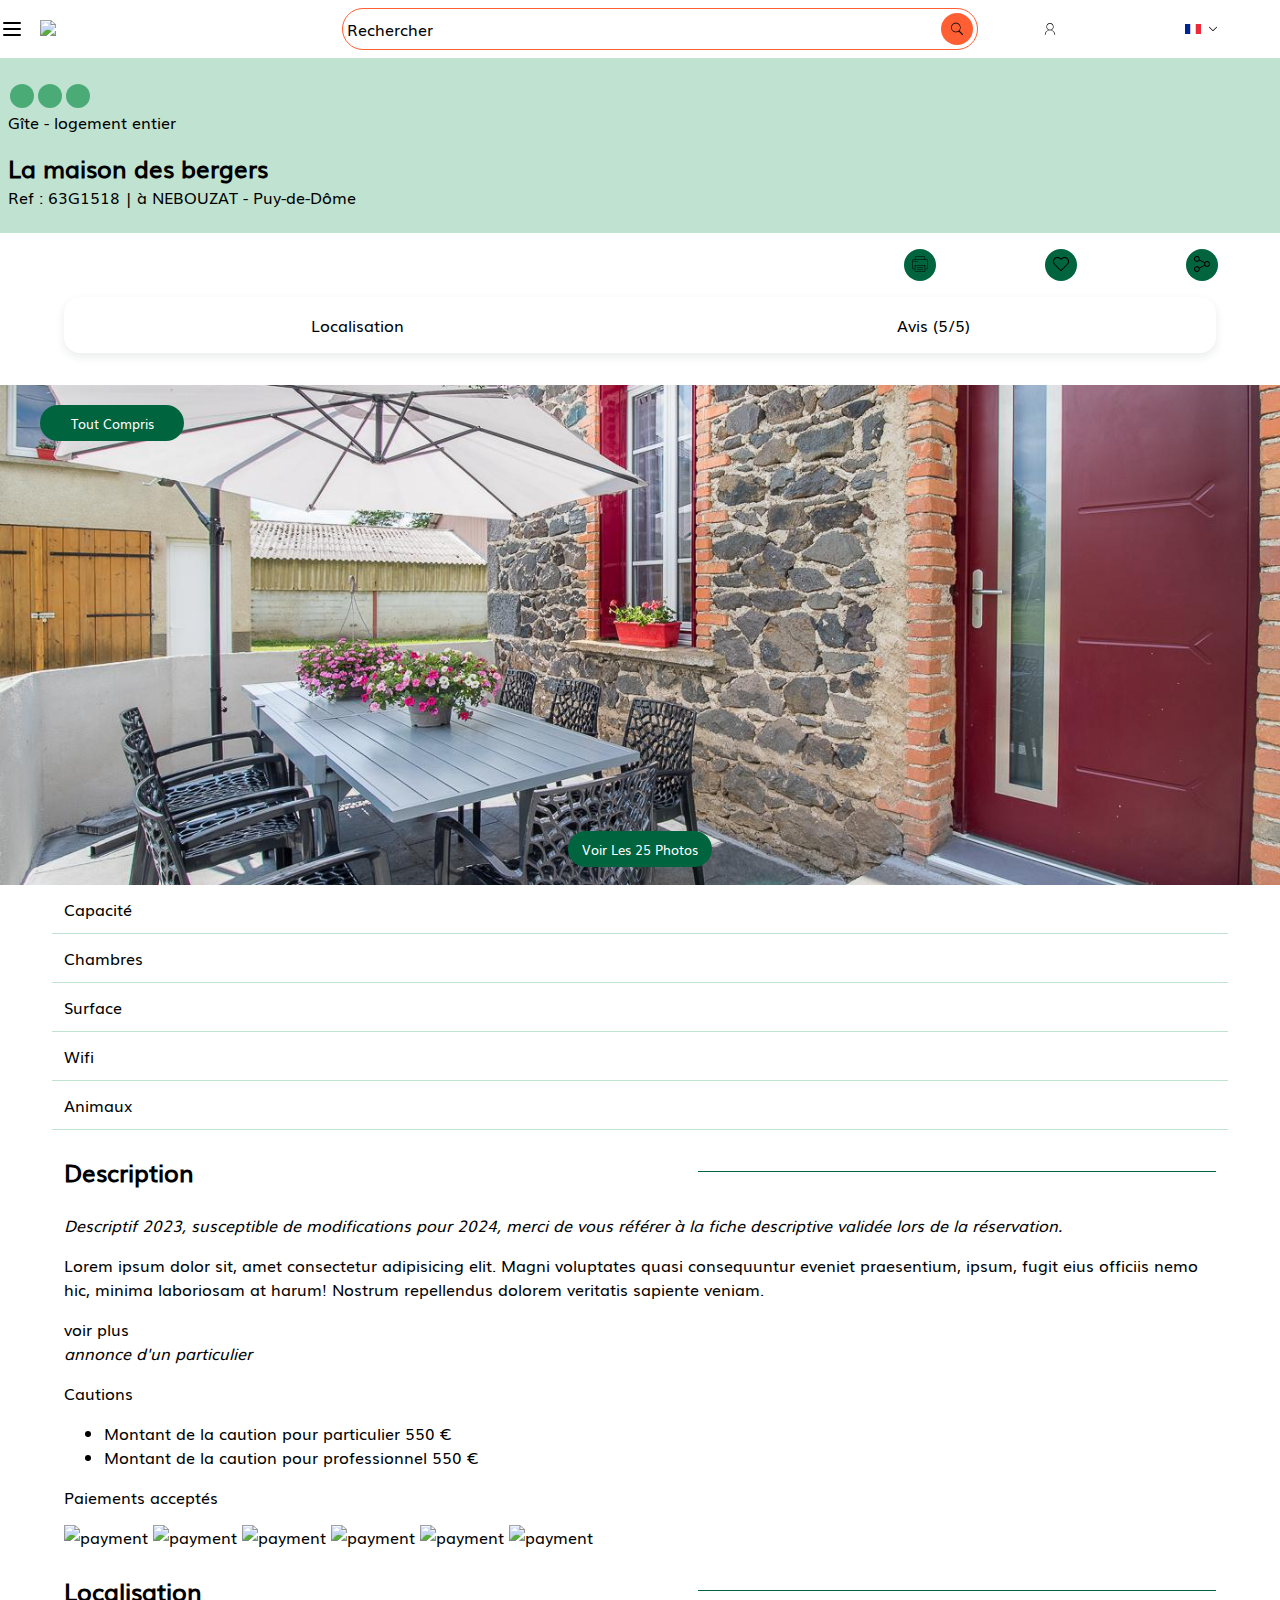
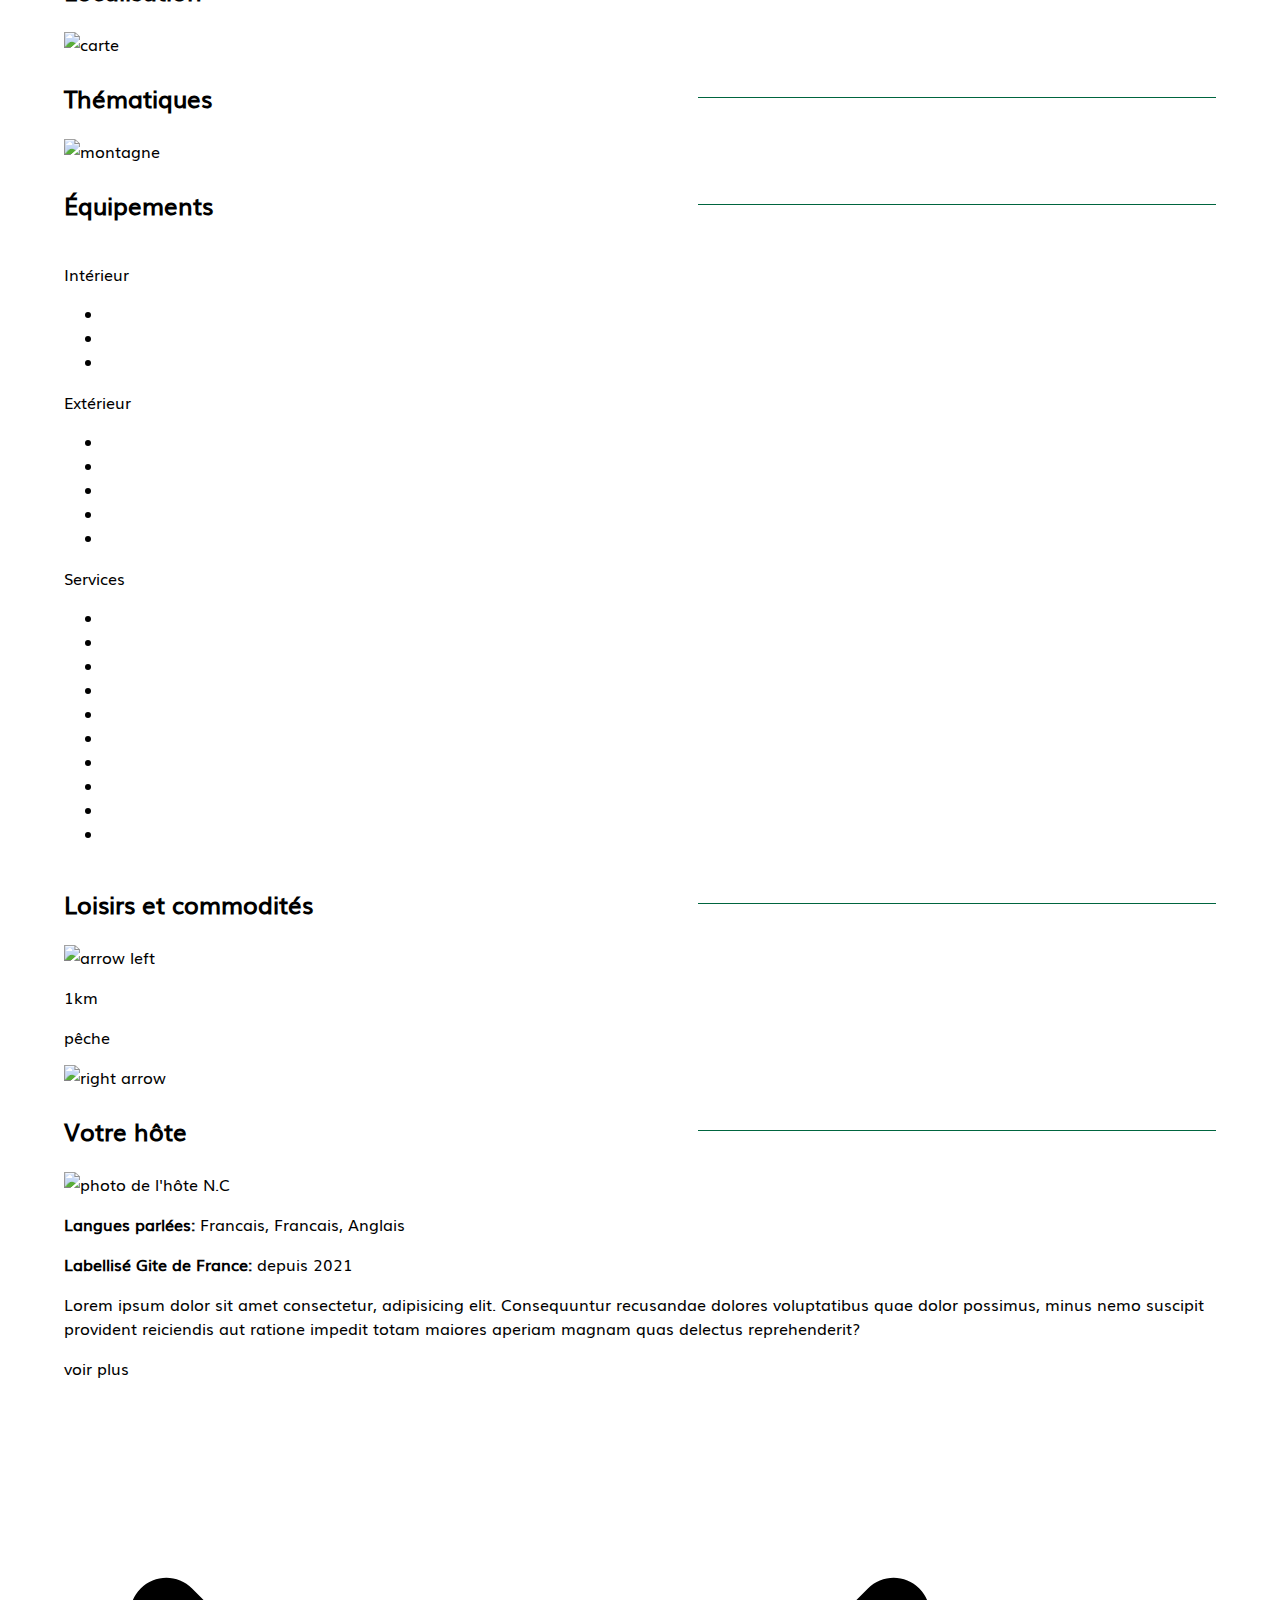
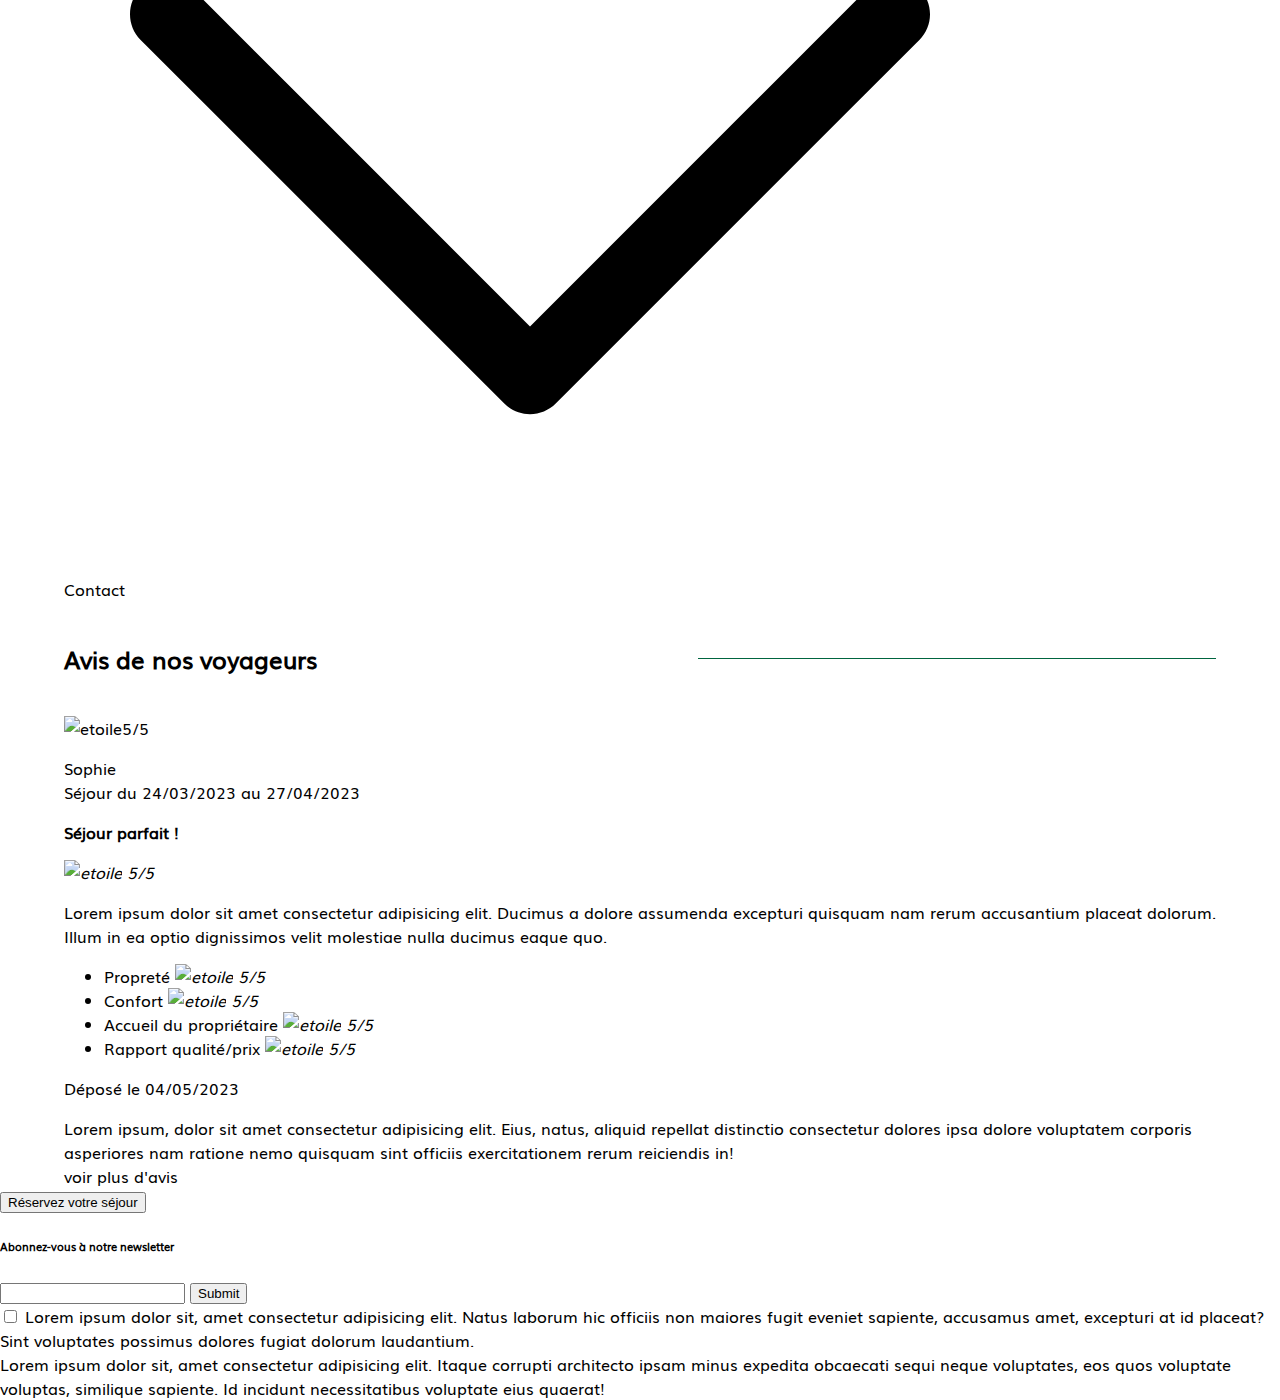
==== commit 0462aaee: "container" ====
--- a/src/index.html
+++ b/src/index.html
@@ -76,7 +76,7 @@
             <p>Wifi</p>
             <p>Animaux</p>
         </div>
-        <div>
+        <div class="main-container">
             <section>
                 <h2>
                     <p>Description</p>
--- a/src/styles/index.css
+++ b/src/styles/index.css
@@ -107,11 +107,15 @@
 
 /* main */
 
+.main-container {
+    width:90%;
+    margin:auto;
+}
+
 h2 {
     display:flex;
     align-items: center;
     justify-content: space-between;
-    width:90%;
     margin:auto;
 }
 
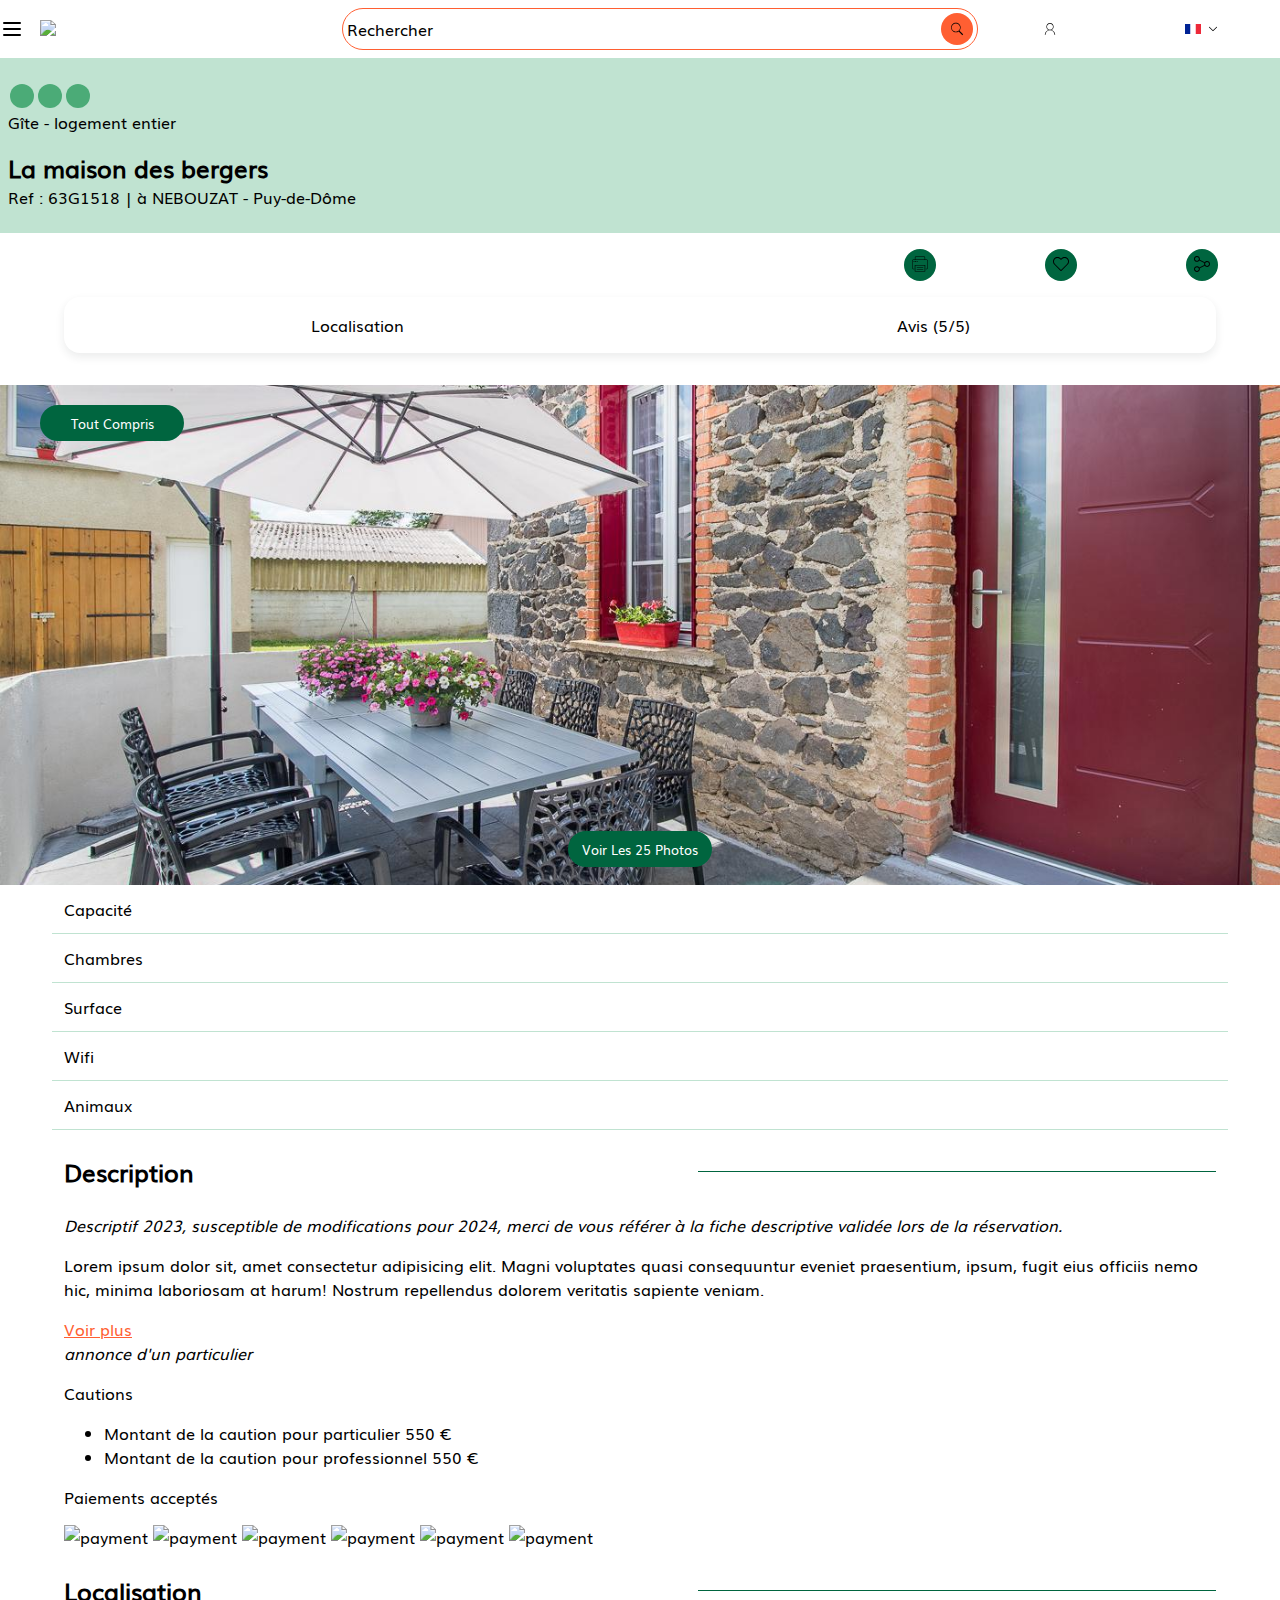
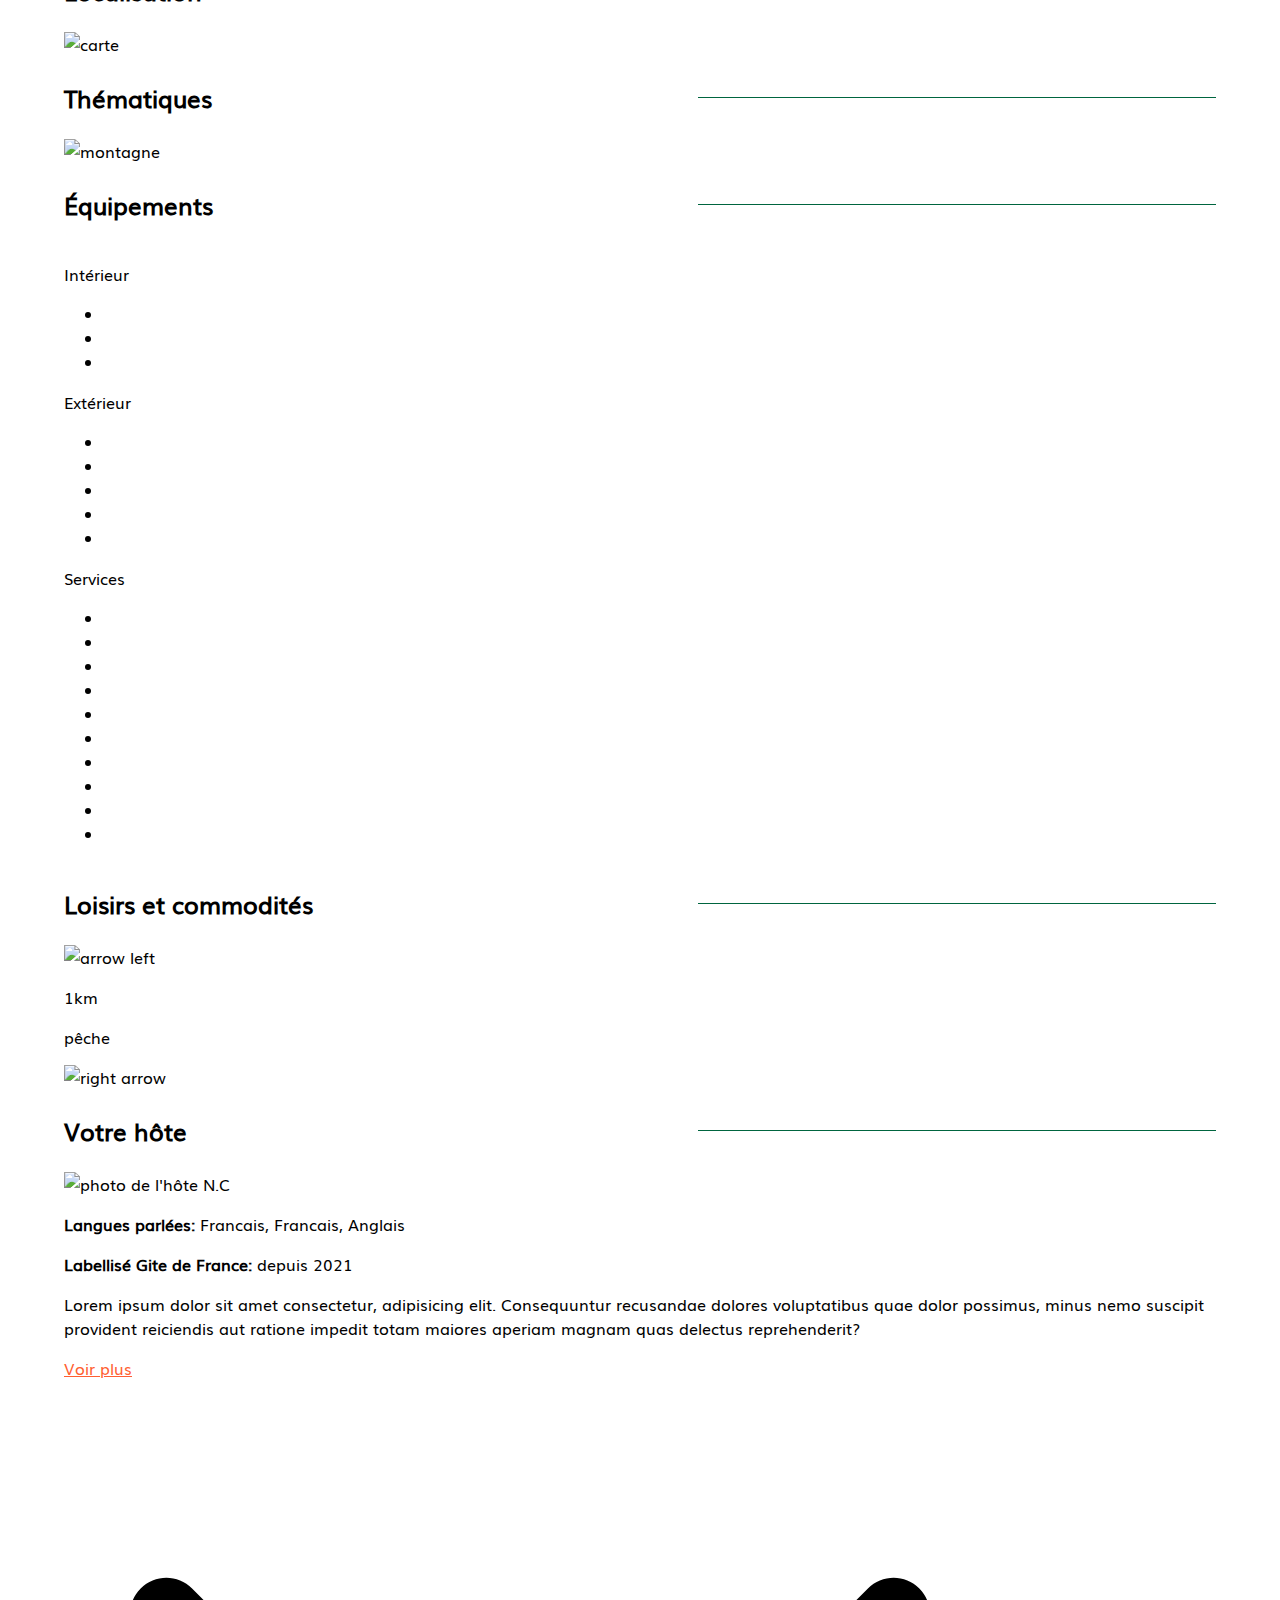
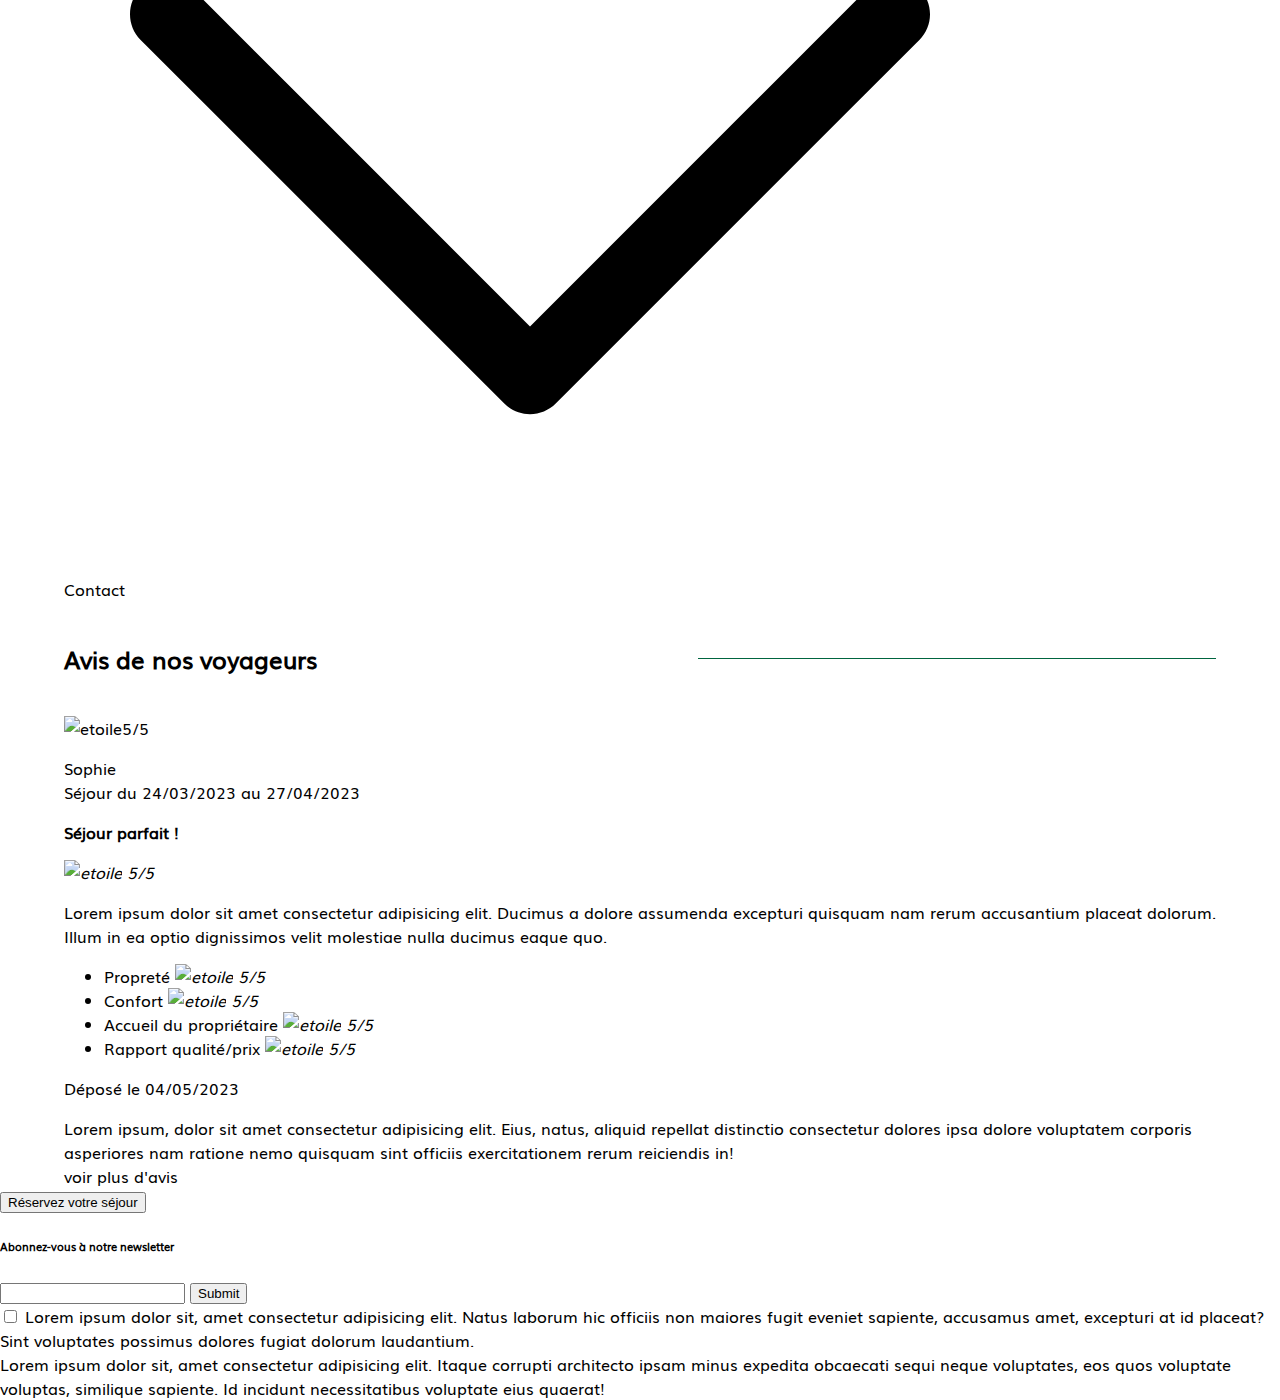
==== commit c0b464a2: "a" ====
--- a/src/index.html
+++ b/src/index.html
@@ -89,7 +89,7 @@
                 <p>Lorem ipsum dolor sit, amet consectetur adipisicing elit. Magni voluptates quasi consequuntur eveniet
                     praesentium, ipsum, fugit eius officiis nemo hic, minima laboriosam at harum! Nostrum repellendus
                     dolorem veritatis sapiente veniam.</p>
-                <a>voir plus</a>
+                <a href="#" class="see-more">Voir plus</a>
                 <div><i>annonce d'un particulier</i></div>
                 <div>
                     <p>Cautions</p>
@@ -186,7 +186,7 @@
                     voluptatibus quae dolor possimus, minus nemo suscipit provident reiciendis aut ratione impedit totam
                     maiores aperiam magnam quas delectus reprehenderit?
                 </p>
-                <a>voir plus</a>
+                <a href="#" class="see-more">Voir plus</a>
                 <p>Contact <img src="assets/svg/down-arrow-svgrepo-com.svg"></p>
             </section>
             <section>
--- a/src/styles/index.css
+++ b/src/styles/index.css
@@ -110,6 +110,10 @@
 .main-container {
     width:90%;
     margin:auto;
+}
+
+.see-more {
+    color: rgb(255, 95, 50);
 }
 
 h2 {
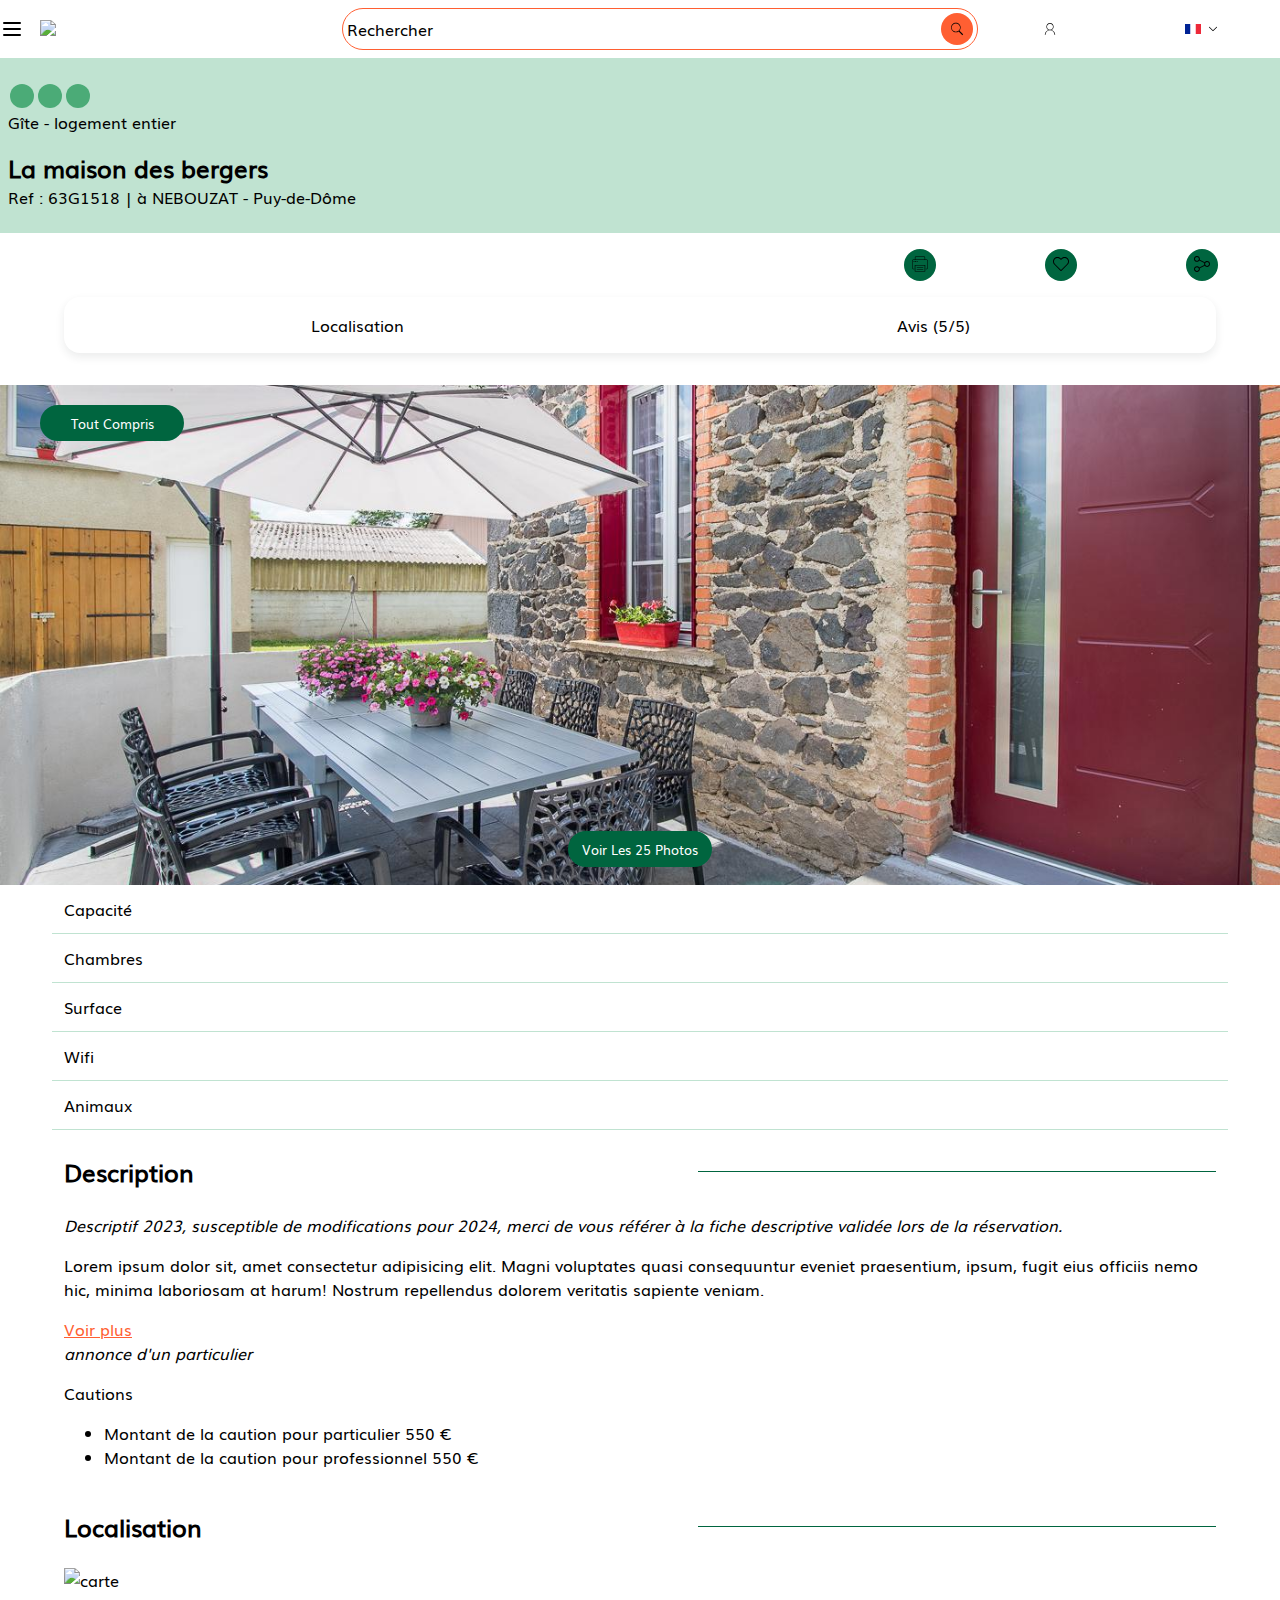
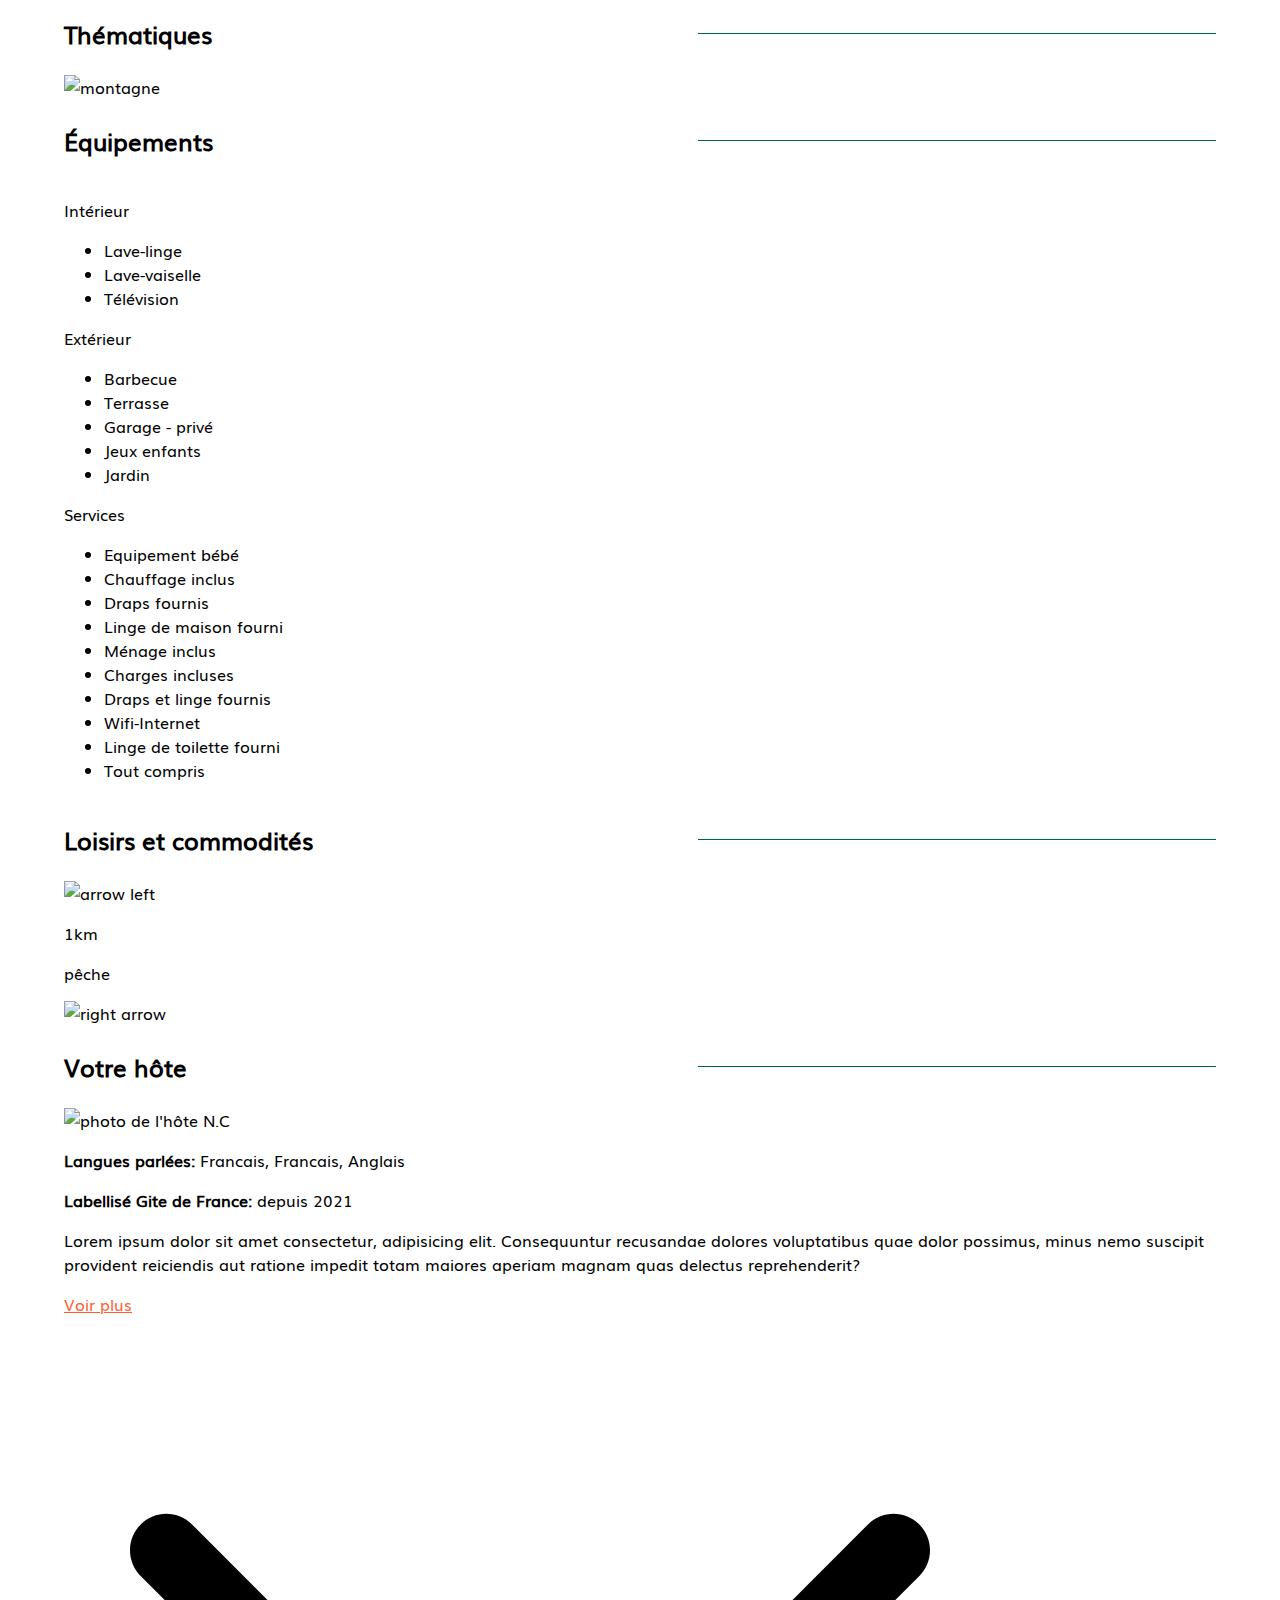
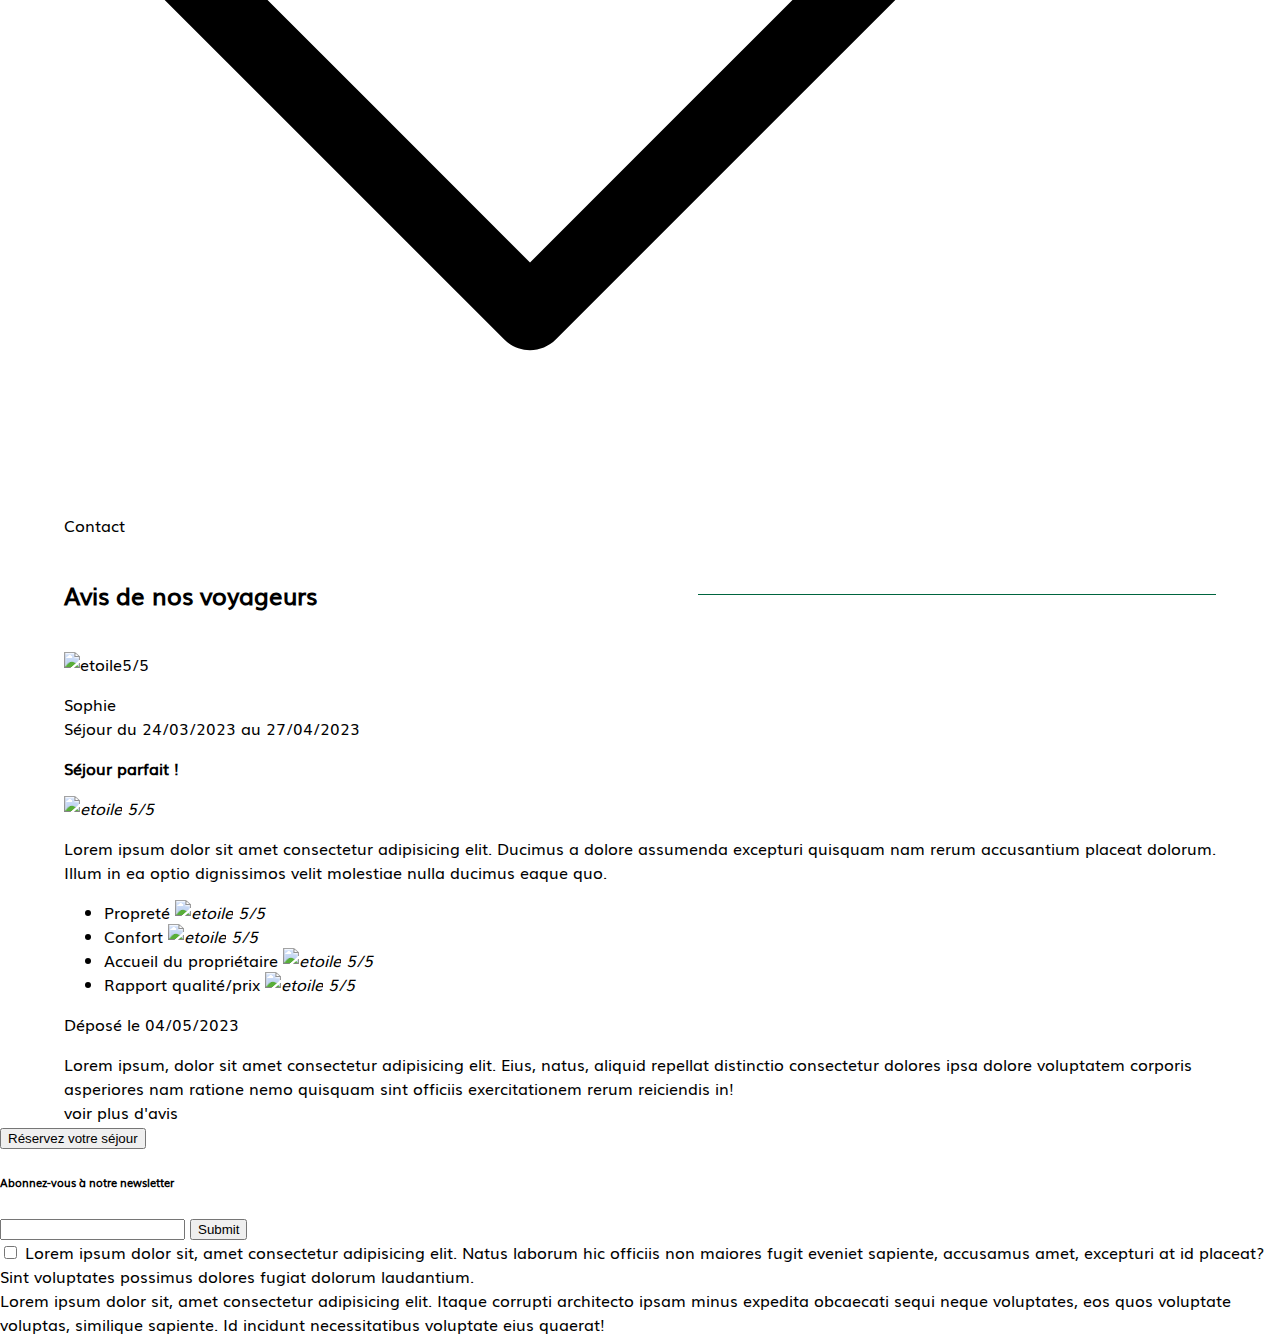
==== commit c999ece5: "html next" ====
--- a/src/index.html
+++ b/src/index.html
@@ -98,15 +98,6 @@
                         <li>Montant de la caution pour professionnel 550 €</li>
                     </ul>
                 </div>
-                <div>
-                    <p>Paiements acceptés</p>
-                    <img alt="payment" />
-                    <img alt="payment" />
-                    <img alt="payment" />
-                    <img alt="payment" />
-                    <img alt="payment" />
-                    <img alt="payment" />
-                </div>
             </section>
             <section>
                 <h2>
@@ -130,34 +121,34 @@
                 <div>
                     <p>Intérieur</p>
                     <ul>
-                        <li></li>
-                        <li></li>
-                        <li></li>
+                        <li>Lave-linge</li>
+                        <li>Lave-vaiselle</li>
+                        <li>Télévision</li>
                     </ul>
                 </div>
                 <div>
                     <p>Extérieur</p>
                     <ul>
-                        <li></li>
-                        <li></li>
-                        <li></li>
-                        <li></li>
-                        <li></li>
+                        <li>Barbecue</li>
+                        <li>Terrasse</li>
+                        <li>Garage - privé</li>
+                        <li>Jeux enfants</li>
+                        <li>Jardin</li>
                     </ul>
                 </div>
                 <div>
                     <p>Services</p>
                     <ul>
-                        <li></li>
-                        <li></li>
-                        <li></li>
-                        <li></li>
-                        <li></li>
-                        <li></li>
-                        <li></li>
-                        <li></li>
-                        <li></li>
-                        <li></li>
+                        <li>Equipement bébé</li>
+                        <li>Chauffage inclus</li>
+                        <li>Draps fournis</li>
+                        <li>Linge de maison fourni</li>
+                        <li>Ménage inclus</li>
+                        <li>Charges incluses</li>
+                        <li>Draps et linge fournis</li>
+                        <li>Wifi-Internet</li>
+                        <li>Linge de toilette fourni</li>
+                        <li>Tout compris</li>
                     </ul>
                 </div>
             </section>
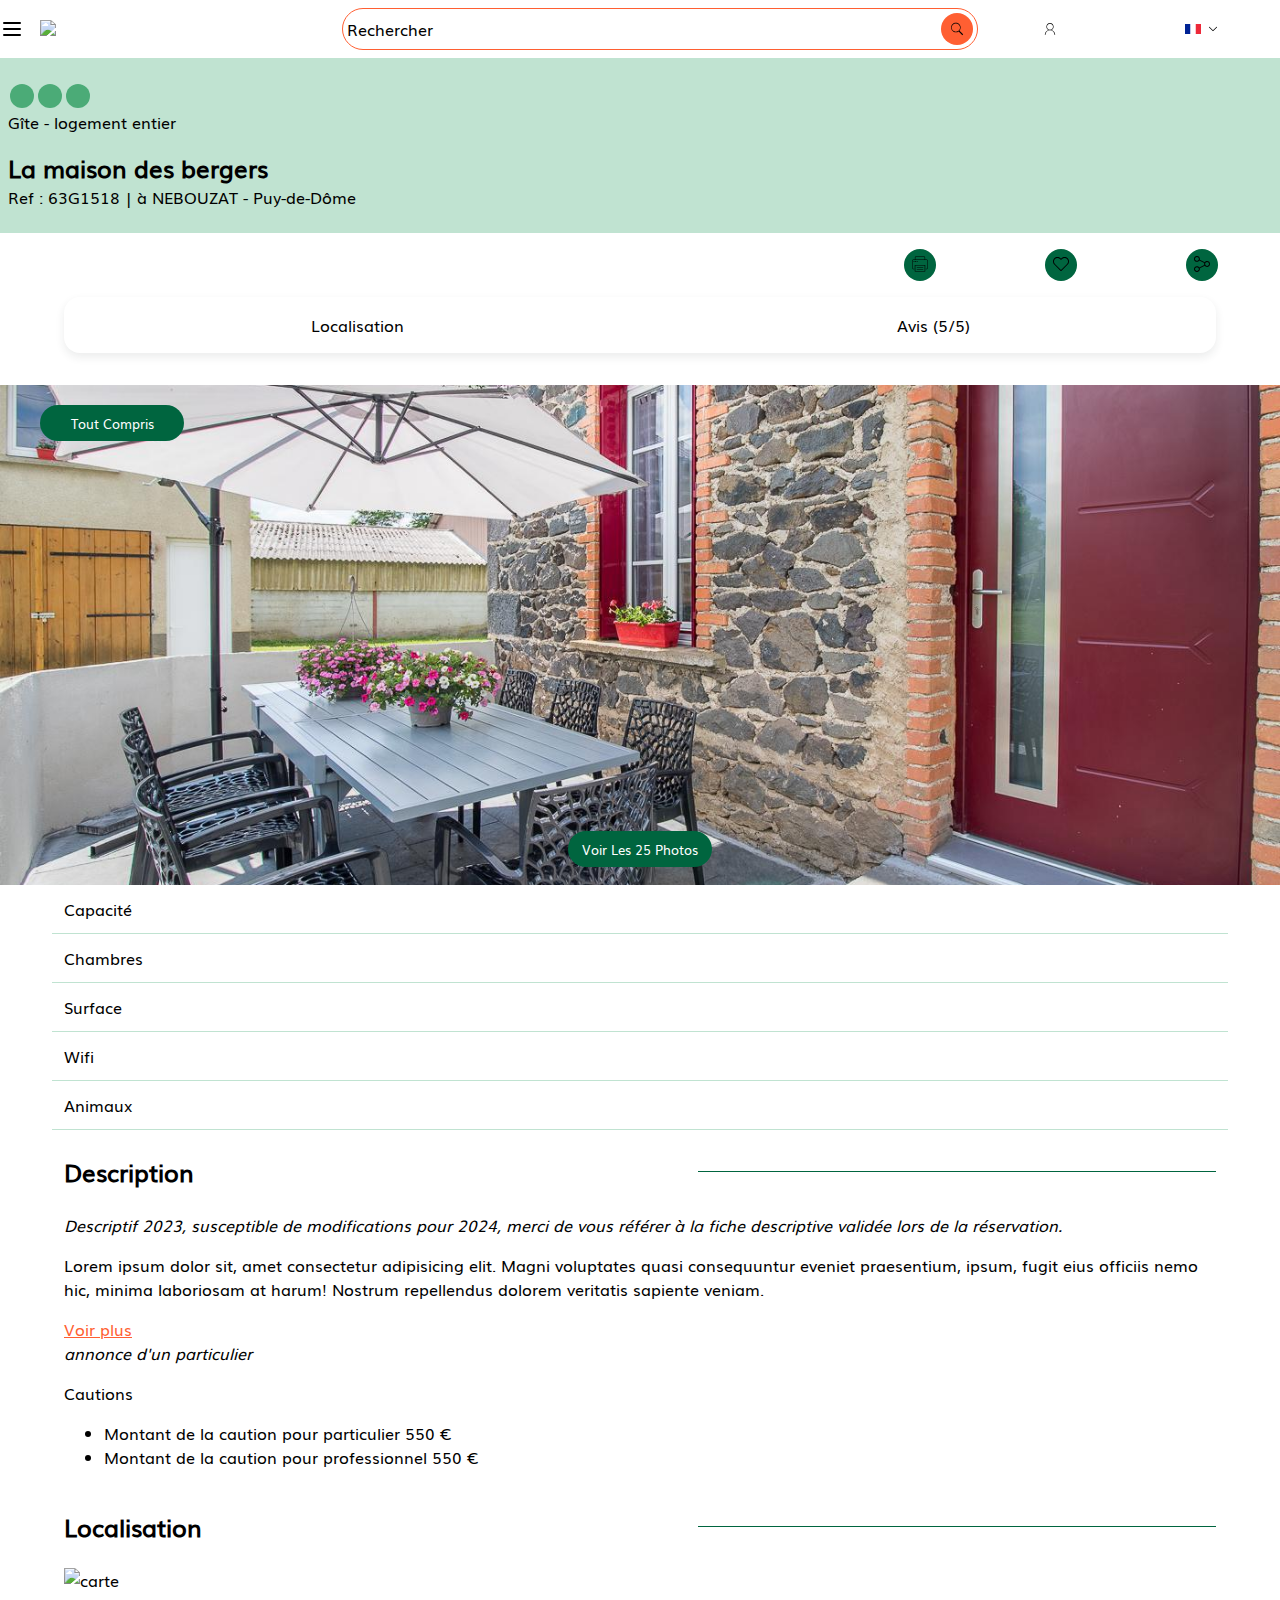
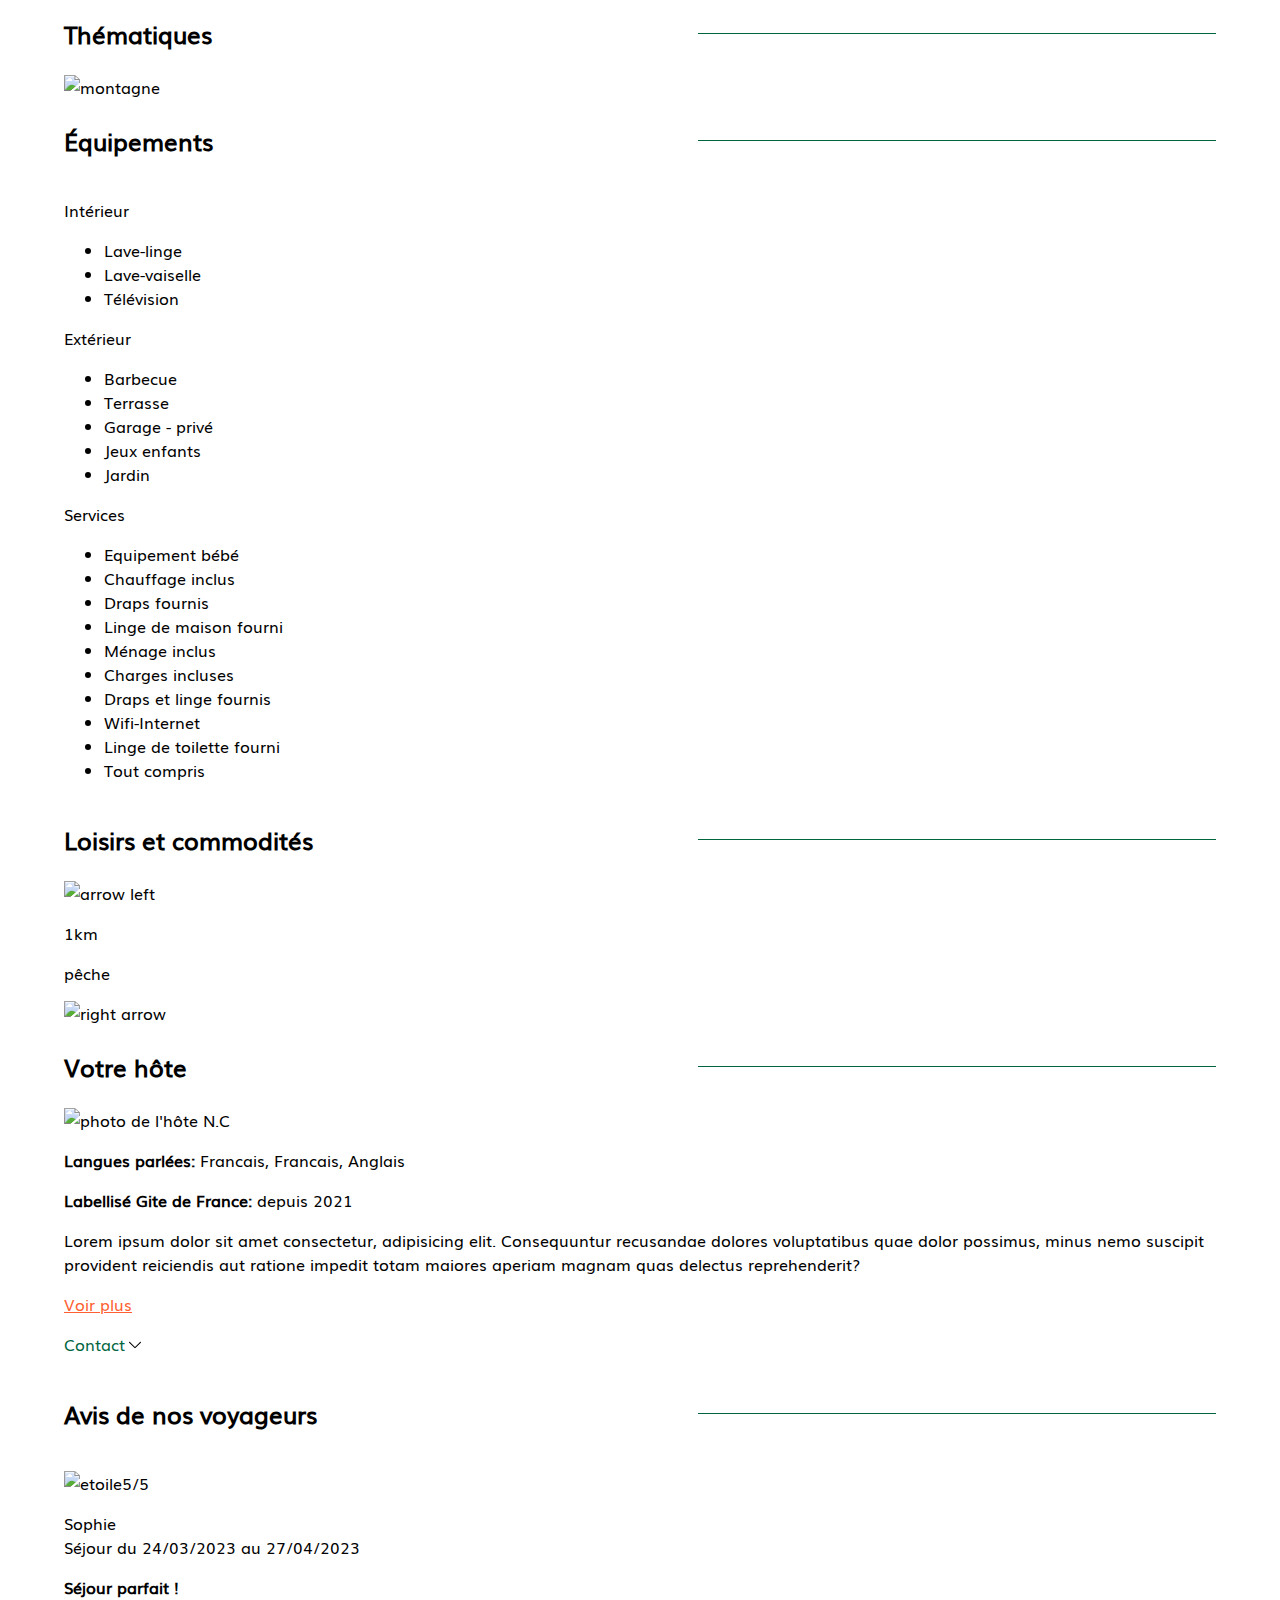
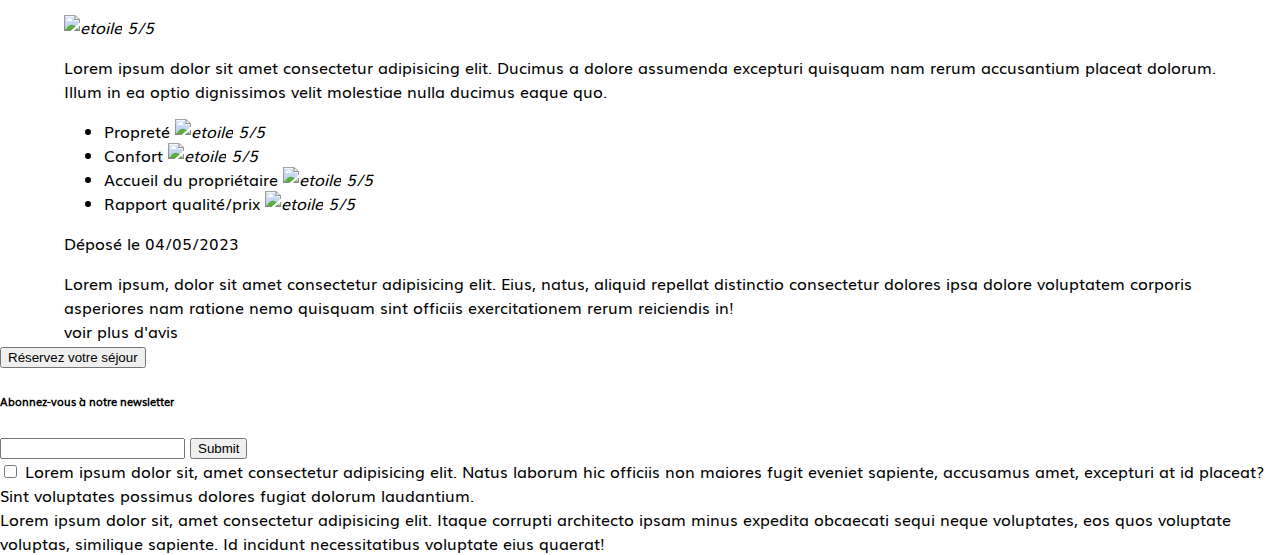
==== commit 67286be1: "next" ====
--- a/src/index.html
+++ b/src/index.html
@@ -164,7 +164,7 @@
                     </div><img src="" alt="right arrow">
                 </div>
             </section>
-            <section>
+            <section id="hote">
                 <h2>
                     <p>Votre hôte</p>
                     <div></div>
@@ -178,7 +178,7 @@
                     maiores aperiam magnam quas delectus reprehenderit?
                 </p>
                 <a href="#" class="see-more">Voir plus</a>
-                <p>Contact <img src="assets/svg/down-arrow-svgrepo-com.svg"></p>
+                <div id="contact">Contact <div class="img-container"><img src="assets/svg/down-arrow-svgrepo-com.svg" /></div>
             </section>
             <section>
                 <h2>
--- a/src/styles/index.css
+++ b/src/styles/index.css
@@ -108,8 +108,8 @@
 /* main */
 
 .main-container {
-    width:90%;
-    margin:auto;
+    width: 90%;
+    margin: auto;
 }
 
 .see-more {
@@ -117,21 +117,22 @@
 }
 
 h2 {
-    display:flex;
+    display: flex;
     align-items: center;
     justify-content: space-between;
-    margin:auto;
-}
-
-h2 > p {
-    width:45%;
-}
-
-h2 > div {
-    height:1px;
+    margin: auto;
+}
+
+h2>p {
+    width: 45%;
+}
+
+h2>div {
+    height: 1px;
     background-color: #00653f;
-    width:45%;
-}
+    width: 45%;
+}
+
 /* title section */
 
 #title {
@@ -211,9 +212,9 @@
 
 #img-description .over-button {
     width: 128px;
-    padding:8px;
+    padding: 8px;
     background-color: #00653f;
-    color:white;
+    color: white;
     border-radius: 18px;
     font-size: 10pt;
     text-transform: capitalize;
@@ -222,14 +223,14 @@
 
 #img-description #all-inclusive {
     position: relative;
-    top:20px;
-    left:40px;
+    top: 20px;
+    left: 40px;
 }
 
 #img-description #see-more {
-    position:relative;
+    position: relative;
     top: 410px;
-    margin:auto;
+    margin: auto;
 }
 
 #description p {
@@ -238,3 +239,21 @@
     margin: auto;
     padding: 12px;
 }
+
+/* Hote */
+
+#hote .img-container {
+    width: 12px;
+    margin-left:4px;
+}
+
+#hote .img-container img {
+    width: 100%;
+    margin: auto;
+}
+
+#hote #contact {
+    display: flex;
+    margin: 16px 0px;
+    color:#00653f;
+}